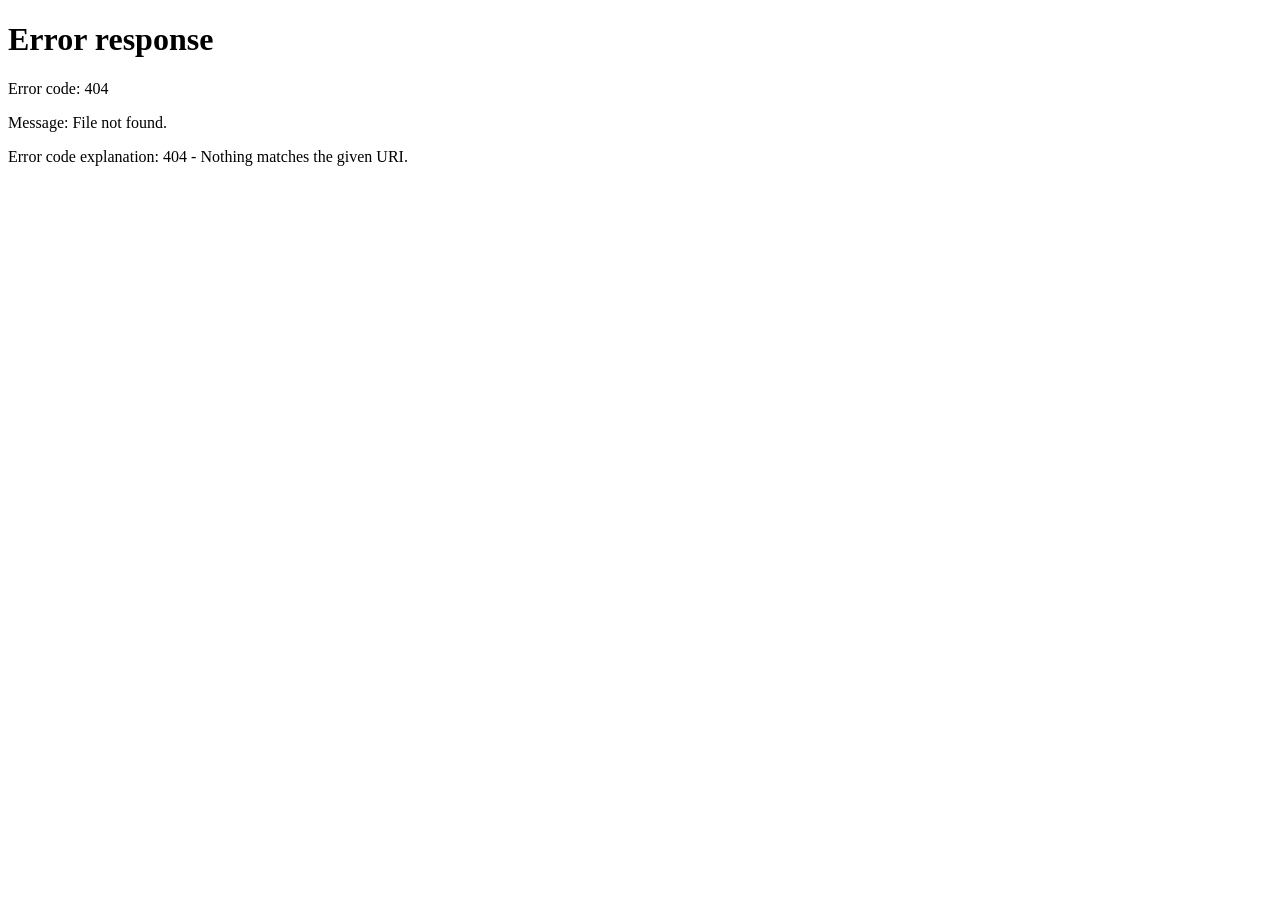
==== index.html @ 34231a08 "Make NO WARNING preview the root entry point" ====
<!doctype html><html><head><meta charset="utf-8"><meta name="viewport" content="width=device-width,initial-scale=1"><meta http-equiv="refresh" content="0;url=./no-warning-preview.html"><title>NO WARNING</title><style>body{margin:0;background:#080607;color:#f8f2ea;font-family:-apple-system,BlinkMacSystemFont,'Segoe UI',sans-serif;display:grid;place-items:center;min-height:100vh}a{color:#f8f2ea}</style></head><body><a href="./no-warning-preview.html">Open NO WARNING — The Chemistry Test</a></body></html>
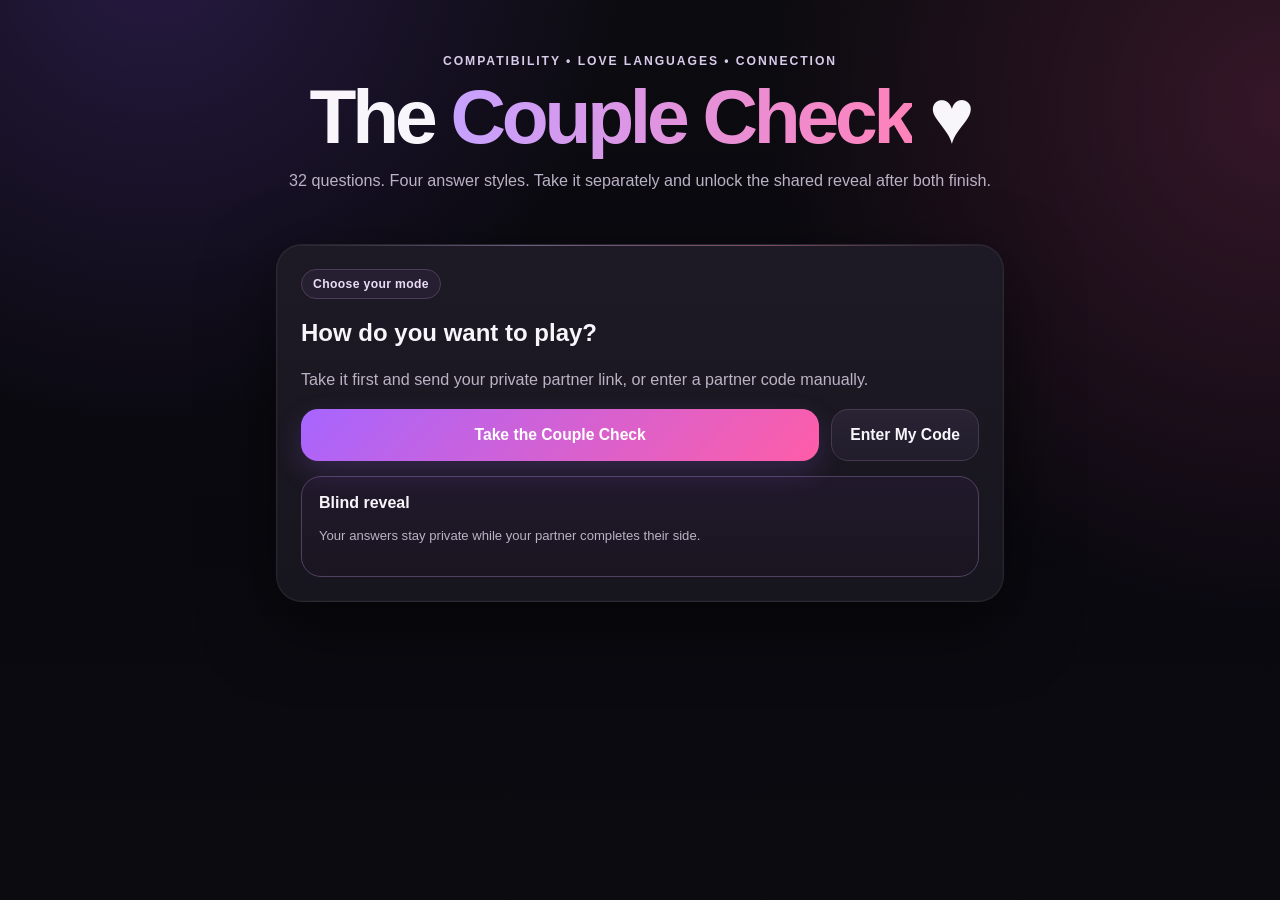
==== commit ebbdfc18: "Restore and polish Couple Check mobile UI" ====
--- a/index.html
+++ b/index.html
@@ -1 +1,34 @@
-<!doctype html><html><head><meta charset="utf-8"><meta name="viewport" content="width=device-width,initial-scale=1"><meta http-equiv="refresh" content="0;url=./no-warning-preview.html"><title>NO WARNING</title><style>body{margin:0;background:#080607;color:#f8f2ea;font-family:-apple-system,BlinkMacSystemFont,'Segoe UI',sans-serif;display:grid;place-items:center;min-height:100vh}a{color:#f8f2ea}</style></head><body><a href="./no-warning-preview.html">Open NO WARNING — The Chemistry Test</a></body></html>+<!doctype html><html lang="en"><head><meta charset="utf-8"><meta name="viewport" content="width=device-width,initial-scale=1,viewport-fit=cover"><meta name="theme-color" content="#0c0b10"><title>The Couple Check ♥</title><style>:root{--bg:#0c0b10;--card:#1b1922;--card2:#211d2b;--text:#f8f5fb;--muted:#bbb2c5;--a:#a765ff;--b:#ff5da7;--line:#373140;--soft:#16121d;--glow:#b06cff33}*{box-sizing:border-box}html{scroll-behavior:smooth}body{margin:0;min-height:100vh;background:radial-gradient(circle at 12% -5%,#8c52ff34,transparent 32%),radial-gradient(circle at 100% 12%,#ff4f9d2b,transparent 34%),linear-gradient(180deg,#0c0b10,#0a0910 60%,#0c0b10);color:var(--text);font-family:-apple-system,BlinkMacSystemFont,"Segoe UI",sans-serif}.wrap{width:min(760px,100%);margin:auto;padding:24px 16px calc(72px + env(safe-area-inset-bottom))}.hero{text-align:center;padding:30px 8px 20px;animation:fadeUp .38s ease both}.hero h1{font-size:clamp(2.65rem,10vw,4.8rem);line-height:.94;margin:12px 0;letter-spacing:-.055em}.grad{background:linear-gradient(90deg,#c6a2ff,#ff82ba);-webkit-background-clip:text;background-clip:text;color:transparent}.eyebrow{font-size:.76rem;font-weight:800;letter-spacing:.16em;text-transform:uppercase;color:#d9cbea}.sub,.tiny{color:var(--muted);line-height:1.6}.sub{font-size:1.01rem}.tiny{font-size:.82rem}.card{position:relative;overflow:hidden;background:linear-gradient(180deg,#1d1a25,#17151d);border:1px solid #ffffff12;border-radius:26px;padding:24px;box-shadow:0 24px 70px #0008,0 0 0 1px #ffffff04 inset;margin:14px 0;animation:fadeUp .4s ease both}.card:before{content:"";position:absolute;inset:0 auto auto 0;width:100%;height:1px;background:linear-gradient(90deg,transparent,#d7b9ff66,#ff95c066,transparent)}.pill{display:inline-flex;align-items:center;gap:7px;background:#261f31;border:1px solid #4a3d59;border-radius:999px;padding:7px 11px;color:#eadcf6;font-size:.76rem;font-weight:800;letter-spacing:.03em}.row{display:flex;gap:12px;flex-wrap:wrap}.btn,.option,.rate{appearance:none;-webkit-appearance:none;-webkit-tap-highlight-color:transparent}.btn{border:0;border-radius:17px;padding:15px 18px;font-weight:850;font-size:.98rem;cursor:pointer;min-height:52px;display:flex;align-items:center;justify-content:center;transition:transform .16s ease,box-shadow .16s ease,border-color .16s ease,background .16s ease}.btn:active,.option:active,.rate:active{transform:scale(.985)}.primary{background:linear-gradient(135deg,var(--a),var(--b));color:#fff;flex:1;box-shadow:0 10px 28px #a765ff33}.secondary{background:linear-gradient(180deg,#292333,#211d2b);color:var(--text);border:1px solid #44394f}.ghost{background:#ffffff05;color:#d6ccdf;border:1px solid #3a3342}.btn:disabled{opacity:.42;box-shadow:none;cursor:not-allowed}input,textarea{width:100%;background:#100f15;color:var(--text);border:1px solid #3d3545;border-radius:15px;padding:15px 16px;font-size:1rem;outline:none;transition:border-color .16s ease,box-shadow .16s ease}input:focus,textarea:focus{border-color:#9b68d5;box-shadow:0 0 0 3px #a765ff1f}.label{display:block;color:#e2d7e8;font-size:.86rem;font-weight:700;margin:10px 0 8px}.hidden{display:none!important}.progress{height:9px;background:#241f2d;border-radius:99px;overflow:hidden;margin:14px 0 9px;box-shadow:inset 0 0 0 1px #ffffff08}.progress div,.bar div{height:100%;background:linear-gradient(90deg,var(--a),var(--b));transition:width .28s ease}.meta{display:flex;justify-content:space-between;gap:16px;color:var(--muted);font-size:.78rem;font-weight:700;text-transform:uppercase;letter-spacing:.055em}.qtitle{font-size:clamp(1.5rem,5.8vw,2.15rem);line-height:1.17;margin:18px 0 8px;letter-spacing:-.025em}.hint{color:#d8cde1;font-size:.88rem;margin:0 0 16px;line-height:1.5}.options{display:grid;gap:11px}.option{position:relative;display:flex;gap:12px;align-items:flex-start;background:linear-gradient(180deg,#141119,#110f15);color:var(--text);width:100%;text-align:left;border:1px solid #393240;border-radius:18px;padding:15px;cursor:pointer;font-size:1rem;line-height:1.35;transition:border-color .16s ease,background .16s ease,box-shadow .16s ease,transform .16s ease}.option:hover{border-color:#51445e}.option.selected{border-color:#b97df7;background:linear-gradient(180deg,#281b35,#21162c);box-shadow:0 0 0 2px #a765ff22 inset,0 10px 28px #7a41aa1f}.option.selected:after{content:"✓";margin-left:auto;flex:0 0 27px;height:27px;border-radius:50%;display:grid;place-items:center;background:linear-gradient(135deg,var(--a),var(--b));font-size:.8rem;font-weight:900}.badge{flex:0 0 31px;height:31px;border-radius:10px;background:#2b2437;display:grid;place-items:center;font-weight:850;color:#e8dcf2}.option.selected .badge{background:#6f3b91}.ratings{display:grid;grid-template-columns:repeat(5,1fr);gap:8px}.rate{border:1px solid #393240;background:#121017;color:var(--text);border-radius:14px;min-height:50px;font-weight:850;font-size:1rem;transition:all .16s ease}.rate.selected{border-color:#c285ff;background:linear-gradient(180deg,#6d4184,#553268);box-shadow:0 0 0 2px #a765ff1f inset}.anchors{display:flex;justify-content:space-between;gap:16px;color:var(--muted);font-size:.73rem;margin-top:9px}.code{font-family:ui-monospace,SFMono-Regular,Menlo,monospace;font-size:.78rem;word-break:break-all;background:#0f0e13;border:1px dashed #594a68;padding:14px;border-radius:14px;line-height:1.5}.grid{display:grid;grid-template-columns:repeat(2,minmax(0,1fr));gap:12px}.scorebox{background:linear-gradient(180deg,#16121d,#121017);border:1px solid #38303f;border-radius:20px;padding:17px}.scorebox strong{font-size:1.75rem;letter-spacing:-.03em}.bar{height:8px;background:#2a2432;border-radius:99px;overflow:hidden;margin-top:11px}.big{text-align:center;font-size:clamp(4.4rem,22vw,7.4rem);line-height:.9;font-weight:950;letter-spacing:-.07em;background:linear-gradient(180deg,#fff,#d7c4e9 75%);-webkit-background-clip:text;background-clip:text;color:transparent;text-shadow:0 14px 55px #a765ff20}.callout{border:1px solid #514161;background:linear-gradient(180deg,#21192b,#1a1521);border-radius:20px;padding:17px;margin-top:15px}.callout b{display:block;margin-bottom:4px}.result-hero{background:radial-gradient(circle at 50% 0,#a765ff2a,transparent 50%),linear-gradient(180deg,#221b2b,#19151f)}.result-hero .sub{max-width:560px;margin:0 auto;text-align:center}.section-title{margin:0 0 6px;font-size:1.35rem;letter-spacing:-.02em}.analysis-stack>*{margin-top:0}.tasks{list-style:none;padding:0;margin:14px 0 0;counter-reset:task}.tasks li{counter-increment:task;margin:11px 0;padding:16px 16px 16px 54px;line-height:1.5;background:linear-gradient(180deg,#17131d,#131017);border:1px solid #3d3445;border-radius:18px;position:relative}.tasks li:before{content:counter(task);position:absolute;left:15px;top:15px;width:28px;height:28px;border-radius:9px;display:grid;place-items:center;background:linear-gradient(135deg,var(--a),var(--b));font-weight:900}.challenge-card{border-color:#684f7d;background:radial-gradient(circle at 100% 0,#ff5da71a,transparent 38%),linear-gradient(180deg,#211828,#18131f)}.challenge-card h2{font-size:clamp(1.65rem,6vw,2.15rem);margin:10px 0 8px}.challenge-kicker{color:#efc9dc;font-size:.76rem;text-transform:uppercase;letter-spacing:.14em;font-weight:900}.error{color:#ff9fc5}.screen-note{display:flex;align-items:center;gap:10px;color:#d4c8dc;font-size:.84rem;margin-top:14px}.screen-note:before{content:"♥";width:28px;height:28px;border-radius:10px;display:grid;place-items:center;background:#2a2033;color:#ff82ba}@keyframes fadeUp{from{opacity:0;transform:translateY(8px)}to{opacity:1;transform:none}}@media(max-width:560px){.wrap{padding:16px 12px calc(54px + env(safe-area-inset-bottom))}.hero{padding:24px 6px 16px}.card{padding:18px;border-radius:22px;margin:11px 0}.grid{grid-template-columns:1fr}.btn{width:100%}.row{gap:9px}.ratings{gap:6px}.rate{min-height:47px}.qtitle{margin-top:16px}.option{padding:14px}.meta{font-size:.72rem}.big{font-size:clamp(4rem,25vw,6rem)}}@media(prefers-reduced-motion:reduce){*{animation:none!important;transition:none!important;scroll-behavior:auto!important}}</style></head><body><div class="wrap"><section id="home"><div class="hero"><div class="eyebrow">Compatibility • Love Languages • Connection</div><h1>The <span class="grad">Couple Check</span> ♥</h1><p class="sub">32 questions. Four answer styles. Take it separately and unlock the shared reveal after both finish.</p></div><div class="card"><span class="pill">Choose your mode</span><h2>How do you want to play?</h2><p class="sub">Take it first and send your private partner link, or enter a partner code manually.</p><div class="row"><button type="button" class="btn primary" onclick="startFresh()">Take the Couple Check</button><button type="button" class="btn secondary" onclick="showJoin()">Enter My Code</button></div><div class="callout"><b>Blind reveal</b><p class="tiny">Your answers stay private while your partner completes their side.</p></div></div><div id="joinBox" class="card hidden"><label class="label">Paste the partner code</label><textarea id="partnerCode" rows="4"></textarea><div class="row" style="margin-top:12px"><button type="button" class="btn primary" onclick="startWithCode()">Continue</button><button type="button" class="btn ghost" onclick="hideJoin()">Cancel</button></div><p id="joinErr" class="tiny error"></p></div></section><section id="intro" class="hidden"><div class="hero"><div class="eyebrow">Before we start</div><h1 style="font-size:2.7rem">Your side of the relationship</h1></div><div class="card"><p id="inviteMsg" class="sub hidden"></p><label class="label">What should we call you?</label><input id="nickname" maxlength="24" placeholder="Nickname"><p class="screen-note">Answer as you really are, not how you think your partner will answer.</p><p id="nameErr" class="tiny error"></p><div class="row"><button type="button" class="btn primary" onclick="beginQuiz()">Start the test</button><button type="button" class="btn ghost" onclick="goHome()">Back</button></div></div></section><section id="quiz" class="hidden"><div class="card"><span class="pill" id="sectionPill"></span><div class="progress"><div id="prog"></div></div><div class="meta"><span id="qCount"></span><span id="quizName"></span></div><div class="qtitle" id="qText"></div><p class="hint" id="qHint"></p><div class="options" id="options"></div><div class="row" style="margin-top:18px"><button type="button" class="btn ghost" id="prevBtn" onclick="prevQ()">Back</button><button type="button" class="btn primary" id="nextBtn" onclick="nextQ()" disabled>Next</button></div></div></section><section id="codeScreen" class="hidden"><div class="hero"><div class="eyebrow">Part one complete</div><h1 style="font-size:2.7rem">Invite your partner 👀</h1></div><div class="card"><h2 id="doneTitle"></h2><p class="sub">This link contains your private partner code and opens your partner's side automatically.</p><div class="code" id="linkOut"></div><div class="row" style="margin-top:14px"><button type="button" class="btn primary" onclick="shareLink()">Share Partner Link</button><button type="button" class="btn secondary" onclick="copyLink()">Copy Link</button></div><details style="margin-top:16px"><summary class="tiny">Manual partner code</summary><div class="code" id="codeOut" style="margin-top:10px"></div><button type="button" class="btn ghost" onclick="copyCode()" style="margin-top:10px">Copy Partner Code</button></details><p id="copyMsg" class="tiny"></p></div></section><section id="results" class="hidden"><div class="hero"><div class="eyebrow">Both sides are in</div><h1 style="font-size:2.8rem">The Reveal ♥</h1></div><div class="card result-hero"><span class="pill">Compatibility result</span><div class="big" id="overall"></div><p id="summary" class="sub"></p></div><div class="card"><div class="challenge-kicker">How you line up</div><h2 class="section-title">Compatibility by area</h2><div class="grid" id="cats"></div></div><div class="card"><div class="challenge-kicker">How you give & receive</div><h2 class="section-title">Love-language snapshot</h2><div class="grid" id="langs"></div><p class="tiny">Informal reflection framework, not a clinical or validated assessment.</p></div><div class="card"><div class="challenge-kicker">What the answers say together</div><h2 class="section-title">Your connection analysis</h2><div class="analysis-stack" id="analysis"></div></div><div class="card challenge-card"><div class="challenge-kicker">What happens next</div><h2>5 things to do together</h2><p class="sub">Turn the reveal into action while the conversation is still fresh.</p><ol class="tasks" id="tasks"></ol></div><button type="button" class="btn secondary" onclick="resetAll()">Take it again</button></section></div><script>
+var Q=[
+{c:'Communication',t:'mc',q:'When something is bothering you, what feels healthiest?',o:['Talk about it fairly soon','Take a little time, then talk','Wait until my partner notices','Avoid it unless it becomes serious']},{c:'Communication',t:'multi',q:'What helps you feel heard in a serious conversation?',o:['Eye contact and full attention','Questions that show curiosity','Validation before advice','A calm tone','A clear solution or next step']},{c:'Communication',t:'rate',q:'How important is frequent communication throughout the day?'},{c:'Communication',t:'situ',q:'Situation: You send an important message and your partner does not reply for several hours. What is most like your first reaction?',o:['Assume they are busy and wait','Send a light follow-up','Check on them','Feel uneasy but wait to discuss it','Call or message again for reassurance']},
+{c:'Trust',t:'mc',q:'How much independence feels right in a relationship?',o:['A lot; trust and autonomy matter','A balance of togetherness and independence','Mostly doing things together','Frequent reassurance and check-ins']},{c:'Trust',t:'moreless',q:'Which statement is MORE like you?',o:['I trust until I have a concrete reason not to','I feel safest when expectations and boundaries are very explicit']},{c:'Trust',t:'multi',q:'Which behaviors make you feel secure in a relationship?',o:['Consistency','Honesty even when awkward','Following through','Respecting privacy','Including me in important parts of life']},{c:'Trust',t:'situ',q:'Situation: Your partner makes new friends you have never met. What feels most natural?',o:['I am comfortable and let it unfold','I am curious and would like to meet them','I want some context and reassurance','I would feel uncomfortable until I know more']},
+{c:'Affection',t:'rate',q:'How much everyday physical affection do you ideally want?',a:'Very little',b:'Very frequent'},{c:'Affection',t:'mc',q:'What makes romance feel most meaningful?',o:['Thoughtful small gestures','Planned dates and experiences','Participating in bonding activities','Deep conversation','Physical closeness']},{c:'Affection',t:'moreless',q:'Which is MORE like you?',o:['I enjoy spontaneous affection throughout ordinary days','Affection feels best when I am already relaxed and emotionally connected']},{c:'Affection',t:'situ',q:'Situation: You have both had an exhausting day. What would make you feel closest?',o:['Cuddle or hold each other','Talk and decompress together','Doing an activity together','Do something thoughtful for each other','Give each other space, then reconnect']},
+{c:'Lifestyle',t:'mc',q:'Your ideal free weekend is…',o:['Mostly relaxing together','Going out and trying something new','A mix of plans and downtime','Doing our own things, then reconnecting']},{c:'Lifestyle',t:'multi',q:'Which shared-life habits matter most to you?',o:['Regular date time','Shared hobbies','Time with friends or family','Personal alone time','Spontaneous adventures']},{c:'Lifestyle',t:'rate',q:'How important is having similar social-energy levels?',a:'Not important',b:'Very important'},{c:'Lifestyle',t:'situ',q:'Situation: You unexpectedly get an entire Saturday together. What sounds best?',o:['Make plans and go somewhere','Stay home and relax together','Do one activity, then relax','Each do your own thing for part of the day']},
+{c:'Future',t:'mc',q:'When thinking long-term, you prefer…',o:['Clear shared goals and timelines','A direction with room to adapt','Taking life year by year','I do not like planning far ahead']},{c:'Future',t:'rate',q:'How important is it that a serious couple shares a clear vision for the future?',a:'Not important',b:'Essential'},{c:'Future',t:'multi',q:'Which future topics feel important to align on?',o:['Where to live','Career priorities','Marriage or commitment expectations','Children or family structure','Travel and life experiences']},{c:'Future',t:'situ',q:'Situation: One partner gets an exciting opportunity that could significantly change your shared routine. What should happen first?',o:['Talk through how it affects both people','Encourage them to take it, then adjust','Make a pros-and-cons plan together','Protect the current relationship routine unless both strongly agree']},
+{c:'Conflict',t:'mc',q:'After an argument, what helps you reconnect?',o:['A calm conversation and resolution','Affection and reassurance','A sincere apology plus changed behavior','Space first, then reconnect']},{c:'Conflict',t:'moreless',q:'Which is MORE like you during conflict?',o:['I want to stay engaged until we understand each other','I communicate better after I have time to cool down']},{c:'Conflict',t:'rate',q:'How important is resolving a disagreement before going to sleep?',a:'Not important',b:'Very important'},{c:'Conflict',t:'situ',q:'Situation: Your partner says something that hurts you but insists they did not mean it that way. What matters most next?',o:['They understand the impact','I understand their intent','We both explain our perspective','We pause before either person gets more defensive']},
+{c:'Intimacy',t:'mc',q:'Emotional intimacy grows most through…',o:['Honest vulnerable conversation','Quality time and shared experiences','Physical affection','Helping each other through real life']},{c:'Intimacy',t:'multi',q:'What makes you feel emotionally close?',o:['Sharing fears or insecurities','Laughing and being playful','Physical closeness','Feeling accepted without judgment','Being supported during stress']},{c:'Intimacy',t:'rate',q:'How important is keeping dating energy alive in a long-term relationship?',a:'Not important',b:'Essential'},{c:'Intimacy',t:'situ',q:'Situation: You notice you have felt less connected lately. What would you most want to do first?',o:['Plan intentional quality time','Talk openly about the distance','Increase everyday affection','Do something new together']},
+{c:'Love Style',t:'mc',q:'After a hard day, what would make you feel most loved?',o:['Encouraging words','Undivided time together','Help with something practical','A long hug or cuddle','A thoughtful little surprise'],lm:true},{c:'Love Style',t:'multi',q:'Select every gesture that strongly says “I love you” to you.',o:['Specific compliments or appreciation','Uninterrupted time together','Doing something helpful without being asked','Hugs or affectionate touch','A meaningful gift or surprise'],lm:true},{c:'Love Style',t:'moreless',q:'Which is MORE like you?',o:['I feel especially loved when my partner makes focused time for me','I feel especially loved when my partner notices what needs doing and helps'],lm:true},{c:'Love Style',t:'situ',q:'Situation: Your partner wants to make you feel special this week. Which choice would land best?',o:['Write or say something deeply appreciative','Plan uninterrupted time together','Take something stressful off my plate','Be especially physically affectionate','Bring me something thoughtful that shows they noticed me'],lm:true}
+];
+var i=0,answers=[],nickname='',partner=null;
+var sections=['home','intro','quiz','codeScreen','results'];
+function show(id){sections.forEach(function(s){document.getElementById(s).classList.toggle('hidden',s!==id)});window.scrollTo(0,0)}
+function enc(obj){return btoa(unescape(encodeURIComponent(JSON.stringify(obj)))).replace(/\+/g,'-').replace(/\//g,'_').replace(/=+$/,'')}
+function dec(str){str=str.replace(/-/g,'+').replace(/_/g,'/');while(str.length%4)str+='=';return JSON.parse(decodeURIComponent(escape(atob(str))))}
+function startFresh(){partner=null;answers=[];i=0;nickname='';document.getElementById('inviteMsg').classList.add('hidden');show('intro')}
+function showJoin(){document.getElementById('joinBox').classList.remove('hidden')}
+function hideJoin(){document.getElementById('joinBox').classList.add('hidden')}
+function startWithCode(){var v=document.getElementById('partnerCode').value.trim();try{partner=dec(v);answers=[];i=0;document.getElementById('inviteMsg').textContent='You are completing the Couple Check with '+partner.n+'. Their answers stay hidden until you finish.';document.getElementById('inviteMsg').classList.remove('hidden');show('intro')}catch(e){document.getElementById('joinErr').textContent='That partner code could not be read.'}}
+function goHome(){show('home')}
+function beginQuiz(){nickname=document.getElementById('nickname').value.trim();if(!nickname){document.getElementById('nameErr').textContent='Add a nickname to continue.';return}document.getElementById('nameErr').textContent='';i=0;renderQ();show('quiz')}
+function renderQ(){var q=Q[i],a=answers[i];document.getElementById('sectionPill').textContent=q.c;document.getElementById('prog').style.width=((i+1)/Q.length*100)+'%';document.getElementById('qCount').textContent='Question '+(i+1)+' of '+Q.length;document.getElementById('quizName').textContent=nickname;document.getElementById('qText').textContent=q.q;document.getElementById('qHint').textContent=q.t==='multi'?'Select all that apply.':q.t==='rate'?'Choose from 1 to 5.':q.t==='moreless'?'Choose the statement that is more like you.':'';var box=document.getElementById('options');box.innerHTML='';if(q.t==='rate'){var r=document.createElement('div');r.className='ratings';for(let n=1;n<=5;n++){let b=document.createElement('button');b.type='button';b.className='rate'+(a===n?' selected':'');b.textContent=n;b.onclick=function(){answers[i]=n;renderQ()};r.appendChild(b)}box.appendChild(r);var an=document.createElement('div');an.className='anchors';an.innerHTML='<span>'+(q.a||'Low')+'</span><span>'+(q.b||'High')+'</span>';box.appendChild(an)}else{q.o.forEach(function(x,j){var b=document.createElement('button');b.type='button';var sel=q.t==='multi'?Array.isArray(a)&&a.indexOf(j)>-1:a===j;b.className='option'+(sel?' selected':'');b.innerHTML='<span class="badge">'+String.fromCharCode(65+j)+'</span><span>'+x+'</span>';b.onclick=function(){if(q.t==='multi'){var cur=Array.isArray(answers[i])?answers[i].slice():[];var k=cur.indexOf(j);if(k>-1)cur.splice(k,1);else cur.push(j);answers[i]=cur}else answers[i]=j;renderQ()};box.appendChild(b)})}document.getElementById('prevBtn').disabled=i===0;document.getElementById('nextBtn').disabled=a===undefined||(Array.isArray(a)&&!a.length);document.getElementById('nextBtn').textContent=i===Q.length-1?'Finish':'Next'}
+function prevQ(){if(i>0){i--;renderQ()}}
+function nextQ(){var a=answers[i];if(a===undefined||(Array.isArray(a)&&!a.length))return;if(i<Q.length-1){i++;renderQ()}else finish()}
+function finish(){var me={n:nickname,a:answers};if(!partner){var code=enc(me);var url=location.href.split('?')[0]+'?partner='+encodeURIComponent(code);document.getElementById('doneTitle').textContent=nickname+', your side is complete.';document.getElementById('codeOut').textContent=code;document.getElementById('linkOut').textContent=url;show('codeScreen')}else{showResults(me,partner)}}
+function shareLink(){var text=document.getElementById('linkOut').textContent;if(navigator.share)navigator.share({title:'The Couple Check',text:'Take your side of The Couple Check ♥',url:text}).catch(function(){});else copyLink()}
+function copyLink(){navigator.clipboard&&navigator.clipboard.writeText(document.getElementById('linkOut').textContent);document.getElementById('copyMsg').textContent='Partner link copied.'}
+function copyCode(){navigator.clipboard&&navigator.clipboard.writeText(document.getElementById('codeOut').textContent);document.getElementById('copyMsg').textContent='Partner code copied.'}
+function scorePair(q,a,b){if(q.t==='multi'){var A=a||[],B=b||[],u=new Set(A.concat(B)),m=A.filter(function(x){return B.indexOf(x)>-1}).length;return u.size?Math.round(m/u.size*100):100}if(q.t==='rate')return Math.max(0,100-Math.abs(a-b)*25);return a===b?100:50}
+function showResults(me,other){var cats={},all=[];Q.forEach(function(q,idx){var s=scorePair(q,me.a[idx],other.a[idx]);all.push(s);if(!cats[q.c])cats[q.c]=[];cats[q.c].push(s)});var overall=Math.round(all.reduce(function(x,y){return x+y},0)/all.length);document.getElementById('overall').textContent=overall+'%';document.getElementById('summary').textContent=overall>=80?'You have a strong overall alignment with enough differences to keep the relationship dynamic.':overall>=65?'You share a meaningful amount of common ground, with a few areas worth talking through intentionally.':'Your answers show more contrast than overlap, which makes clear communication and curiosity especially important.';var c=document.getElementById('cats');c.innerHTML='';Object.keys(cats).filter(function(k){return k!=='Love Style'}).forEach(function(k){var v=Math.round(cats[k].reduce(function(x,y){return x+y},0)/cats[k].length);c.innerHTML+='<div class="scorebox"><span class="tiny">'+k+'</span><br><strong>'+v+'%</strong><div class="bar"><div style="width:'+v+'%"></div></div></div>'});var ll=['Words of affirmation','Quality time','Acts of service','Physical touch','Gifts'];function langProfile(p){var z=[0,0,0,0,0];[28,29,31].forEach(function(idx){var a=p.a[idx];if(Array.isArray(a))a.forEach(function(x){z[x]++});else if(typeof a==='number')z[a]++});var a30=p.a[30];if(a30===0)z[1]++;if(a30===1)z[2]++;return z}var lm=langProfile(me),lo=langProfile(other),L=document.getElementById('langs');L.innerHTML='';for(var x=0;x<5;x++){var v2=Math.round((lm[x]+lo[x])/8*100);L.innerHTML+='<div class="scorebox"><span class="tiny">'+ll[x]+'</span><br><strong>'+v2+'%</strong><div class="bar"><div style="width:'+v2+'%"></div></div></div>'}var sorted=Object.keys(cats).filter(function(k){return k!=='Love Style'}).map(function(k){return[k,Math.round(cats[k].reduce(function(x,y){return x+y},0)/cats[k].length)]}).sort(function(a,b){return b[1]-a[1]});document.getElementById('analysis').innerHTML='<div class="callout"><b>Strongest alignment: '+sorted[0][0]+'</b><span class="tiny">You answered most similarly in this area.</span></div><div class="callout"><b>Best conversation starter: '+sorted[sorted.length-1][0]+'</b><span class="tiny">This is where your answers differed most, making it a useful area to compare expectations without assuming either answer is wrong.</span></div>';var tasks=['Compare the two answers that surprised each of you most and explain why.','Plan one hour of uninterrupted quality time this week with phones away.','Each name one behavior that makes you feel especially secure and appreciated.','Choose one small relationship habit you both want to practice for the next seven days.','Plan a date that combines one person’s preferred style with the other person’s preferred style.'];document.getElementById('tasks').innerHTML=tasks.map(function(t){return'<li>'+t+'</li>'}).join('');show('results')}
+function resetAll(){history.replaceState(null,'',location.pathname);location.reload()}
+(function(){var p=new URLSearchParams(location.search).get('partner');if(p){try{partner=dec(p);document.getElementById('partnerCode').value=p;document.getElementById('inviteMsg').textContent='You are completing the Couple Check with '+partner.n+'. Their answers stay hidden until you finish.';document.getElementById('inviteMsg').classList.remove('hidden');show('intro')}catch(e){show('home')}}else show('home')})();
+</script></body></html>
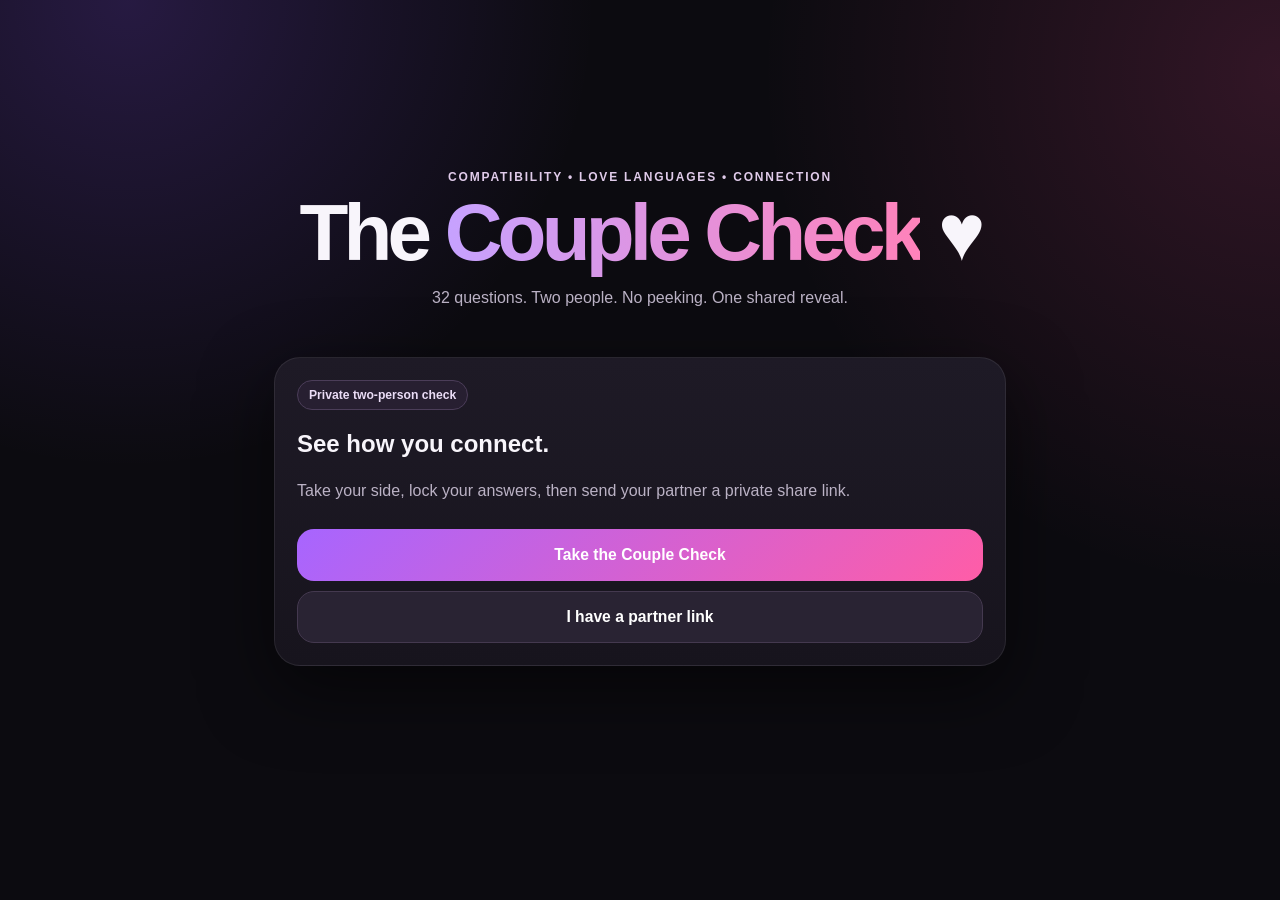
==== commit 967b193c: "Rebuild Couple Check flow and add QA mode" ====
--- a/index.html
+++ b/index.html
@@ -1,5 +1,5 @@
-<!doctype html><html lang="en"><head><meta charset="utf-8"><meta name="viewport" content="width=device-width,initial-scale=1,viewport-fit=cover"><meta name="theme-color" content="#0c0b10"><title>The Couple Check ♥</title><style>:root{--bg:#0c0b10;--card:#1b1922;--card2:#211d2b;--text:#f8f5fb;--muted:#bbb2c5;--a:#a765ff;--b:#ff5da7;--line:#373140;--soft:#16121d;--glow:#b06cff33}*{box-sizing:border-box}html{scroll-behavior:smooth}body{margin:0;min-height:100vh;background:radial-gradient(circle at 12% -5%,#8c52ff34,transparent 32%),radial-gradient(circle at 100% 12%,#ff4f9d2b,transparent 34%),linear-gradient(180deg,#0c0b10,#0a0910 60%,#0c0b10);color:var(--text);font-family:-apple-system,BlinkMacSystemFont,"Segoe UI",sans-serif}.wrap{width:min(760px,100%);margin:auto;padding:24px 16px calc(72px + env(safe-area-inset-bottom))}.hero{text-align:center;padding:30px 8px 20px;animation:fadeUp .38s ease both}.hero h1{font-size:clamp(2.65rem,10vw,4.8rem);line-height:.94;margin:12px 0;letter-spacing:-.055em}.grad{background:linear-gradient(90deg,#c6a2ff,#ff82ba);-webkit-background-clip:text;background-clip:text;color:transparent}.eyebrow{font-size:.76rem;font-weight:800;letter-spacing:.16em;text-transform:uppercase;color:#d9cbea}.sub,.tiny{color:var(--muted);line-height:1.6}.sub{font-size:1.01rem}.tiny{font-size:.82rem}.card{position:relative;overflow:hidden;background:linear-gradient(180deg,#1d1a25,#17151d);border:1px solid #ffffff12;border-radius:26px;padding:24px;box-shadow:0 24px 70px #0008,0 0 0 1px #ffffff04 inset;margin:14px 0;animation:fadeUp .4s ease both}.card:before{content:"";position:absolute;inset:0 auto auto 0;width:100%;height:1px;background:linear-gradient(90deg,transparent,#d7b9ff66,#ff95c066,transparent)}.pill{display:inline-flex;align-items:center;gap:7px;background:#261f31;border:1px solid #4a3d59;border-radius:999px;padding:7px 11px;color:#eadcf6;font-size:.76rem;font-weight:800;letter-spacing:.03em}.row{display:flex;gap:12px;flex-wrap:wrap}.btn,.option,.rate{appearance:none;-webkit-appearance:none;-webkit-tap-highlight-color:transparent}.btn{border:0;border-radius:17px;padding:15px 18px;font-weight:850;font-size:.98rem;cursor:pointer;min-height:52px;display:flex;align-items:center;justify-content:center;transition:transform .16s ease,box-shadow .16s ease,border-color .16s ease,background .16s ease}.btn:active,.option:active,.rate:active{transform:scale(.985)}.primary{background:linear-gradient(135deg,var(--a),var(--b));color:#fff;flex:1;box-shadow:0 10px 28px #a765ff33}.secondary{background:linear-gradient(180deg,#292333,#211d2b);color:var(--text);border:1px solid #44394f}.ghost{background:#ffffff05;color:#d6ccdf;border:1px solid #3a3342}.btn:disabled{opacity:.42;box-shadow:none;cursor:not-allowed}input,textarea{width:100%;background:#100f15;color:var(--text);border:1px solid #3d3545;border-radius:15px;padding:15px 16px;font-size:1rem;outline:none;transition:border-color .16s ease,box-shadow .16s ease}input:focus,textarea:focus{border-color:#9b68d5;box-shadow:0 0 0 3px #a765ff1f}.label{display:block;color:#e2d7e8;font-size:.86rem;font-weight:700;margin:10px 0 8px}.hidden{display:none!important}.progress{height:9px;background:#241f2d;border-radius:99px;overflow:hidden;margin:14px 0 9px;box-shadow:inset 0 0 0 1px #ffffff08}.progress div,.bar div{height:100%;background:linear-gradient(90deg,var(--a),var(--b));transition:width .28s ease}.meta{display:flex;justify-content:space-between;gap:16px;color:var(--muted);font-size:.78rem;font-weight:700;text-transform:uppercase;letter-spacing:.055em}.qtitle{font-size:clamp(1.5rem,5.8vw,2.15rem);line-height:1.17;margin:18px 0 8px;letter-spacing:-.025em}.hint{color:#d8cde1;font-size:.88rem;margin:0 0 16px;line-height:1.5}.options{display:grid;gap:11px}.option{position:relative;display:flex;gap:12px;align-items:flex-start;background:linear-gradient(180deg,#141119,#110f15);color:var(--text);width:100%;text-align:left;border:1px solid #393240;border-radius:18px;padding:15px;cursor:pointer;font-size:1rem;line-height:1.35;transition:border-color .16s ease,background .16s ease,box-shadow .16s ease,transform .16s ease}.option:hover{border-color:#51445e}.option.selected{border-color:#b97df7;background:linear-gradient(180deg,#281b35,#21162c);box-shadow:0 0 0 2px #a765ff22 inset,0 10px 28px #7a41aa1f}.option.selected:after{content:"✓";margin-left:auto;flex:0 0 27px;height:27px;border-radius:50%;display:grid;place-items:center;background:linear-gradient(135deg,var(--a),var(--b));font-size:.8rem;font-weight:900}.badge{flex:0 0 31px;height:31px;border-radius:10px;background:#2b2437;display:grid;place-items:center;font-weight:850;color:#e8dcf2}.option.selected .badge{background:#6f3b91}.ratings{display:grid;grid-template-columns:repeat(5,1fr);gap:8px}.rate{border:1px solid #393240;background:#121017;color:var(--text);border-radius:14px;min-height:50px;font-weight:850;font-size:1rem;transition:all .16s ease}.rate.selected{border-color:#c285ff;background:linear-gradient(180deg,#6d4184,#553268);box-shadow:0 0 0 2px #a765ff1f inset}.anchors{display:flex;justify-content:space-between;gap:16px;color:var(--muted);font-size:.73rem;margin-top:9px}.code{font-family:ui-monospace,SFMono-Regular,Menlo,monospace;font-size:.78rem;word-break:break-all;background:#0f0e13;border:1px dashed #594a68;padding:14px;border-radius:14px;line-height:1.5}.grid{display:grid;grid-template-columns:repeat(2,minmax(0,1fr));gap:12px}.scorebox{background:linear-gradient(180deg,#16121d,#121017);border:1px solid #38303f;border-radius:20px;padding:17px}.scorebox strong{font-size:1.75rem;letter-spacing:-.03em}.bar{height:8px;background:#2a2432;border-radius:99px;overflow:hidden;margin-top:11px}.big{text-align:center;font-size:clamp(4.4rem,22vw,7.4rem);line-height:.9;font-weight:950;letter-spacing:-.07em;background:linear-gradient(180deg,#fff,#d7c4e9 75%);-webkit-background-clip:text;background-clip:text;color:transparent;text-shadow:0 14px 55px #a765ff20}.callout{border:1px solid #514161;background:linear-gradient(180deg,#21192b,#1a1521);border-radius:20px;padding:17px;margin-top:15px}.callout b{display:block;margin-bottom:4px}.result-hero{background:radial-gradient(circle at 50% 0,#a765ff2a,transparent 50%),linear-gradient(180deg,#221b2b,#19151f)}.result-hero .sub{max-width:560px;margin:0 auto;text-align:center}.section-title{margin:0 0 6px;font-size:1.35rem;letter-spacing:-.02em}.analysis-stack>*{margin-top:0}.tasks{list-style:none;padding:0;margin:14px 0 0;counter-reset:task}.tasks li{counter-increment:task;margin:11px 0;padding:16px 16px 16px 54px;line-height:1.5;background:linear-gradient(180deg,#17131d,#131017);border:1px solid #3d3445;border-radius:18px;position:relative}.tasks li:before{content:counter(task);position:absolute;left:15px;top:15px;width:28px;height:28px;border-radius:9px;display:grid;place-items:center;background:linear-gradient(135deg,var(--a),var(--b));font-weight:900}.challenge-card{border-color:#684f7d;background:radial-gradient(circle at 100% 0,#ff5da71a,transparent 38%),linear-gradient(180deg,#211828,#18131f)}.challenge-card h2{font-size:clamp(1.65rem,6vw,2.15rem);margin:10px 0 8px}.challenge-kicker{color:#efc9dc;font-size:.76rem;text-transform:uppercase;letter-spacing:.14em;font-weight:900}.error{color:#ff9fc5}.screen-note{display:flex;align-items:center;gap:10px;color:#d4c8dc;font-size:.84rem;margin-top:14px}.screen-note:before{content:"♥";width:28px;height:28px;border-radius:10px;display:grid;place-items:center;background:#2a2033;color:#ff82ba}@keyframes fadeUp{from{opacity:0;transform:translateY(8px)}to{opacity:1;transform:none}}@media(max-width:560px){.wrap{padding:16px 12px calc(54px + env(safe-area-inset-bottom))}.hero{padding:24px 6px 16px}.card{padding:18px;border-radius:22px;margin:11px 0}.grid{grid-template-columns:1fr}.btn{width:100%}.row{gap:9px}.ratings{gap:6px}.rate{min-height:47px}.qtitle{margin-top:16px}.option{padding:14px}.meta{font-size:.72rem}.big{font-size:clamp(4rem,25vw,6rem)}}@media(prefers-reduced-motion:reduce){*{animation:none!important;transition:none!important;scroll-behavior:auto!important}}</style></head><body><div class="wrap"><section id="home"><div class="hero"><div class="eyebrow">Compatibility • Love Languages • Connection</div><h1>The <span class="grad">Couple Check</span> ♥</h1><p class="sub">32 questions. Four answer styles. Take it separately and unlock the shared reveal after both finish.</p></div><div class="card"><span class="pill">Choose your mode</span><h2>How do you want to play?</h2><p class="sub">Take it first and send your private partner link, or enter a partner code manually.</p><div class="row"><button type="button" class="btn primary" onclick="startFresh()">Take the Couple Check</button><button type="button" class="btn secondary" onclick="showJoin()">Enter My Code</button></div><div class="callout"><b>Blind reveal</b><p class="tiny">Your answers stay private while your partner completes their side.</p></div></div><div id="joinBox" class="card hidden"><label class="label">Paste the partner code</label><textarea id="partnerCode" rows="4"></textarea><div class="row" style="margin-top:12px"><button type="button" class="btn primary" onclick="startWithCode()">Continue</button><button type="button" class="btn ghost" onclick="hideJoin()">Cancel</button></div><p id="joinErr" class="tiny error"></p></div></section><section id="intro" class="hidden"><div class="hero"><div class="eyebrow">Before we start</div><h1 style="font-size:2.7rem">Your side of the relationship</h1></div><div class="card"><p id="inviteMsg" class="sub hidden"></p><label class="label">What should we call you?</label><input id="nickname" maxlength="24" placeholder="Nickname"><p class="screen-note">Answer as you really are, not how you think your partner will answer.</p><p id="nameErr" class="tiny error"></p><div class="row"><button type="button" class="btn primary" onclick="beginQuiz()">Start the test</button><button type="button" class="btn ghost" onclick="goHome()">Back</button></div></div></section><section id="quiz" class="hidden"><div class="card"><span class="pill" id="sectionPill"></span><div class="progress"><div id="prog"></div></div><div class="meta"><span id="qCount"></span><span id="quizName"></span></div><div class="qtitle" id="qText"></div><p class="hint" id="qHint"></p><div class="options" id="options"></div><div class="row" style="margin-top:18px"><button type="button" class="btn ghost" id="prevBtn" onclick="prevQ()">Back</button><button type="button" class="btn primary" id="nextBtn" onclick="nextQ()" disabled>Next</button></div></div></section><section id="codeScreen" class="hidden"><div class="hero"><div class="eyebrow">Part one complete</div><h1 style="font-size:2.7rem">Invite your partner 👀</h1></div><div class="card"><h2 id="doneTitle"></h2><p class="sub">This link contains your private partner code and opens your partner's side automatically.</p><div class="code" id="linkOut"></div><div class="row" style="margin-top:14px"><button type="button" class="btn primary" onclick="shareLink()">Share Partner Link</button><button type="button" class="btn secondary" onclick="copyLink()">Copy Link</button></div><details style="margin-top:16px"><summary class="tiny">Manual partner code</summary><div class="code" id="codeOut" style="margin-top:10px"></div><button type="button" class="btn ghost" onclick="copyCode()" style="margin-top:10px">Copy Partner Code</button></details><p id="copyMsg" class="tiny"></p></div></section><section id="results" class="hidden"><div class="hero"><div class="eyebrow">Both sides are in</div><h1 style="font-size:2.8rem">The Reveal ♥</h1></div><div class="card result-hero"><span class="pill">Compatibility result</span><div class="big" id="overall"></div><p id="summary" class="sub"></p></div><div class="card"><div class="challenge-kicker">How you line up</div><h2 class="section-title">Compatibility by area</h2><div class="grid" id="cats"></div></div><div class="card"><div class="challenge-kicker">How you give & receive</div><h2 class="section-title">Love-language snapshot</h2><div class="grid" id="langs"></div><p class="tiny">Informal reflection framework, not a clinical or validated assessment.</p></div><div class="card"><div class="challenge-kicker">What the answers say together</div><h2 class="section-title">Your connection analysis</h2><div class="analysis-stack" id="analysis"></div></div><div class="card challenge-card"><div class="challenge-kicker">What happens next</div><h2>5 things to do together</h2><p class="sub">Turn the reveal into action while the conversation is still fresh.</p><ol class="tasks" id="tasks"></ol></div><button type="button" class="btn secondary" onclick="resetAll()">Take it again</button></section></div><script>
-var Q=[
+<!doctype html><html lang="en"><head><meta charset="utf-8"><meta name="viewport" content="width=device-width,initial-scale=1,viewport-fit=cover"><meta name="theme-color" content="#0c0b10"><title>The Couple Check ♥</title><style>:root{--bg:#0c0b10;--card:#1b1922;--text:#f8f5fb;--muted:#bbb2c5;--a:#a765ff;--b:#ff5da7;--line:#3a3342}*{box-sizing:border-box}body{margin:0;min-height:100vh;background:radial-gradient(circle at 10% 0,#8c52ff35,transparent 32%),radial-gradient(circle at 100% 8%,#ff4f9d28,transparent 34%),var(--bg);color:var(--text);font-family:-apple-system,BlinkMacSystemFont,"Segoe UI",sans-serif}.wrap{width:min(760px,100%);margin:auto;padding:20px 14px calc(72px + env(safe-area-inset-bottom))}.screen{min-height:calc(100vh - 92px);display:flex;flex-direction:column;justify-content:center}.hero{text-align:center;margin-bottom:18px}.eyebrow,.kicker{font-size:.75rem;font-weight:900;letter-spacing:.15em;text-transform:uppercase;color:#e0cbea}.hero h1{font-size:clamp(2.7rem,11vw,5rem);line-height:.92;letter-spacing:-.06em;margin:12px 0}.grad{background:linear-gradient(90deg,#c6a2ff,#ff82ba);-webkit-background-clip:text;color:transparent}.sub,.tiny{color:var(--muted);line-height:1.6}.tiny{font-size:.82rem}.card{background:linear-gradient(180deg,#1e1a26,#17141d);border:1px solid #ffffff14;border-radius:26px;padding:22px;box-shadow:0 24px 70px #0008;margin:12px 0}.btn,.option,.rate{appearance:none;-webkit-appearance:none;-webkit-tap-highlight-color:transparent}.btn{width:100%;border:0;border-radius:17px;padding:15px 18px;min-height:52px;margin-top:10px;font-size:.98rem;font-weight:850;color:#fff;background:linear-gradient(135deg,var(--a),var(--b));cursor:pointer}.btn.alt{background:#292333;border:1px solid #44394f}.btn.ghost{background:#ffffff05;border:1px solid var(--line);color:#d9cfdf}.btn:disabled{opacity:.4}.row{display:flex;gap:10px}.row .btn{flex:1}.input{width:100%;padding:15px;border-radius:15px;border:1px solid #403747;background:#100f15;color:#fff;font-size:1rem}.pill{display:inline-block;padding:7px 11px;border-radius:999px;background:#271f31;border:1px solid #4b3d59;color:#eadcf6;font-size:.76rem;font-weight:800}.top{display:flex;align-items:center;gap:10px;margin-bottom:16px}.back{border:0;background:transparent;color:#cfc2d8;font-weight:800;padding:8px}.pb{flex:1}.meta{display:flex;justify-content:space-between;color:var(--muted);font-size:.72rem;font-weight:800;text-transform:uppercase}.prog,.bar{height:8px;background:#292331;border-radius:99px;overflow:hidden;margin-top:7px}.prog i,.bar i{display:block;height:100%;background:linear-gradient(90deg,var(--a),var(--b));transition:width .25s}.q{font-size:clamp(1.55rem,6vw,2.25rem);line-height:1.14;letter-spacing:-.03em;margin:15px 0}.opts{display:grid;gap:10px}.option{display:flex;align-items:flex-start;gap:12px;width:100%;text-align:left;padding:15px;border-radius:18px;border:1px solid #393240;background:#121017;color:#fff;font-size:1rem;line-height:1.35}.option.sel{border-color:#bc7dff;background:#271a34;box-shadow:0 0 0 2px #a765ff22 inset}.badge{flex:0 0 30px;height:30px;border-radius:10px;background:#2b2437;display:grid;place-items:center;font-weight:850}.option.sel:after{content:'✓';margin-left:auto;width:26px;height:26px;border-radius:50%;display:grid;place-items:center;background:linear-gradient(135deg,var(--a),var(--b));font-weight:900}.ratings{display:grid;grid-template-columns:repeat(5,1fr);gap:7px}.rate{min-height:48px;border-radius:13px;border:1px solid #393240;background:#121017;color:#fff;font-weight:850}.rate.sel{background:#603a76;border-color:#c486ff}.anchors{display:flex;justify-content:space-between;color:var(--muted);font-size:.72rem;margin-top:8px}.code{word-break:break-all;background:#0f0e13;border:1px dashed #594a68;padding:13px;border-radius:14px;font:12px ui-monospace,monospace;line-height:1.5}.score{font-size:clamp(5rem,25vw,8rem);font-weight:950;letter-spacing:-.08em;line-height:.9;text-align:center}.grid{display:grid;grid-template-columns:repeat(2,1fr);gap:10px}.scorebox,.compare,.challenge{padding:16px;border-radius:18px;border:1px solid #3c3444;background:#121017}.scorebox strong{font-size:1.65rem}.compare{margin-top:10px}.compare .who{display:grid;grid-template-columns:1fr 1fr;gap:8px;margin-top:9px}.answer{padding:10px;border-radius:12px;background:#211a29;font-size:.86rem}.challenge{margin-top:10px;background:#1d1624}.challenge strong{display:block;margin-bottom:6px}.qa{position:fixed;z-index:50;right:10px;bottom:10px;width:min(330px,calc(100vw - 20px));background:#100d14f2;border:1px solid #9f6bd4;border-radius:18px;padding:12px;box-shadow:0 20px 60px #000}.qa h3{margin:0 0 6px}.qa .row{display:grid;grid-template-columns:1fr 1fr}.qa .btn{min-height:40px;padding:9px;font-size:.78rem;margin-top:6px}.hidden{display:none!important}@media(max-width:560px){.wrap{padding:14px 11px 70px}.card{padding:18px;border-radius:22px}.grid{grid-template-columns:1fr}.row{flex-direction:column;gap:0}.who{grid-template-columns:1fr!important}.screen{min-height:calc(100vh - 84px)}}@media(prefers-reduced-motion:reduce){*{transition:none!important}}</style></head><body><main id="app" class="wrap"></main><div id="qa" class="qa hidden"></div><script>
+const Q=[
 {c:'Communication',t:'mc',q:'When something is bothering you, what feels healthiest?',o:['Talk about it fairly soon','Take a little time, then talk','Wait until my partner notices','Avoid it unless it becomes serious']},{c:'Communication',t:'multi',q:'What helps you feel heard in a serious conversation?',o:['Eye contact and full attention','Questions that show curiosity','Validation before advice','A calm tone','A clear solution or next step']},{c:'Communication',t:'rate',q:'How important is frequent communication throughout the day?'},{c:'Communication',t:'situ',q:'Situation: You send an important message and your partner does not reply for several hours. What is most like your first reaction?',o:['Assume they are busy and wait','Send a light follow-up','Check on them','Feel uneasy but wait to discuss it','Call or message again for reassurance']},
 {c:'Trust',t:'mc',q:'How much independence feels right in a relationship?',o:['A lot; trust and autonomy matter','A balance of togetherness and independence','Mostly doing things together','Frequent reassurance and check-ins']},{c:'Trust',t:'moreless',q:'Which statement is MORE like you?',o:['I trust until I have a concrete reason not to','I feel safest when expectations and boundaries are very explicit']},{c:'Trust',t:'multi',q:'Which behaviors make you feel secure in a relationship?',o:['Consistency','Honesty even when awkward','Following through','Respecting privacy','Including me in important parts of life']},{c:'Trust',t:'situ',q:'Situation: Your partner makes new friends you have never met. What feels most natural?',o:['I am comfortable and let it unfold','I am curious and would like to meet them','I want some context and reassurance','I would feel uncomfortable until I know more']},
 {c:'Affection',t:'rate',q:'How much everyday physical affection do you ideally want?',a:'Very little',b:'Very frequent'},{c:'Affection',t:'mc',q:'What makes romance feel most meaningful?',o:['Thoughtful small gestures','Planned dates and experiences','Participating in bonding activities','Deep conversation','Physical closeness']},{c:'Affection',t:'moreless',q:'Which is MORE like you?',o:['I enjoy spontaneous affection throughout ordinary days','Affection feels best when I am already relaxed and emotionally connected']},{c:'Affection',t:'situ',q:'Situation: You have both had an exhausting day. What would make you feel closest?',o:['Cuddle or hold each other','Talk and decompress together','Doing an activity together','Do something thoughtful for each other','Give each other space, then reconnect']},
@@ -7,28 +7,20 @@
 {c:'Future',t:'mc',q:'When thinking long-term, you prefer…',o:['Clear shared goals and timelines','A direction with room to adapt','Taking life year by year','I do not like planning far ahead']},{c:'Future',t:'rate',q:'How important is it that a serious couple shares a clear vision for the future?',a:'Not important',b:'Essential'},{c:'Future',t:'multi',q:'Which future topics feel important to align on?',o:['Where to live','Career priorities','Marriage or commitment expectations','Children or family structure','Travel and life experiences']},{c:'Future',t:'situ',q:'Situation: One partner gets an exciting opportunity that could significantly change your shared routine. What should happen first?',o:['Talk through how it affects both people','Encourage them to take it, then adjust','Make a pros-and-cons plan together','Protect the current relationship routine unless both strongly agree']},
 {c:'Conflict',t:'mc',q:'After an argument, what helps you reconnect?',o:['A calm conversation and resolution','Affection and reassurance','A sincere apology plus changed behavior','Space first, then reconnect']},{c:'Conflict',t:'moreless',q:'Which is MORE like you during conflict?',o:['I want to stay engaged until we understand each other','I communicate better after I have time to cool down']},{c:'Conflict',t:'rate',q:'How important is resolving a disagreement before going to sleep?',a:'Not important',b:'Very important'},{c:'Conflict',t:'situ',q:'Situation: Your partner says something that hurts you but insists they did not mean it that way. What matters most next?',o:['They understand the impact','I understand their intent','We both explain our perspective','We pause before either person gets more defensive']},
 {c:'Intimacy',t:'mc',q:'Emotional intimacy grows most through…',o:['Honest vulnerable conversation','Quality time and shared experiences','Physical affection','Helping each other through real life']},{c:'Intimacy',t:'multi',q:'What makes you feel emotionally close?',o:['Sharing fears or insecurities','Laughing and being playful','Physical closeness','Feeling accepted without judgment','Being supported during stress']},{c:'Intimacy',t:'rate',q:'How important is keeping dating energy alive in a long-term relationship?',a:'Not important',b:'Essential'},{c:'Intimacy',t:'situ',q:'Situation: You notice you have felt less connected lately. What would you most want to do first?',o:['Plan intentional quality time','Talk openly about the distance','Increase everyday affection','Do something new together']},
-{c:'Love Style',t:'mc',q:'After a hard day, what would make you feel most loved?',o:['Encouraging words','Undivided time together','Help with something practical','A long hug or cuddle','A thoughtful little surprise'],lm:true},{c:'Love Style',t:'multi',q:'Select every gesture that strongly says “I love you” to you.',o:['Specific compliments or appreciation','Uninterrupted time together','Doing something helpful without being asked','Hugs or affectionate touch','A meaningful gift or surprise'],lm:true},{c:'Love Style',t:'moreless',q:'Which is MORE like you?',o:['I feel especially loved when my partner makes focused time for me','I feel especially loved when my partner notices what needs doing and helps'],lm:true},{c:'Love Style',t:'situ',q:'Situation: Your partner wants to make you feel special this week. Which choice would land best?',o:['Write or say something deeply appreciative','Plan uninterrupted time together','Take something stressful off my plate','Be especially physically affectionate','Bring me something thoughtful that shows they noticed me'],lm:true}
-];
-var i=0,answers=[],nickname='',partner=null;
-var sections=['home','intro','quiz','codeScreen','results'];
-function show(id){sections.forEach(function(s){document.getElementById(s).classList.toggle('hidden',s!==id)});window.scrollTo(0,0)}
-function enc(obj){return btoa(unescape(encodeURIComponent(JSON.stringify(obj)))).replace(/\+/g,'-').replace(/\//g,'_').replace(/=+$/,'')}
-function dec(str){str=str.replace(/-/g,'+').replace(/_/g,'/');while(str.length%4)str+='=';return JSON.parse(decodeURIComponent(escape(atob(str))))}
-function startFresh(){partner=null;answers=[];i=0;nickname='';document.getElementById('inviteMsg').classList.add('hidden');show('intro')}
-function showJoin(){document.getElementById('joinBox').classList.remove('hidden')}
-function hideJoin(){document.getElementById('joinBox').classList.add('hidden')}
-function startWithCode(){var v=document.getElementById('partnerCode').value.trim();try{partner=dec(v);answers=[];i=0;document.getElementById('inviteMsg').textContent='You are completing the Couple Check with '+partner.n+'. Their answers stay hidden until you finish.';document.getElementById('inviteMsg').classList.remove('hidden');show('intro')}catch(e){document.getElementById('joinErr').textContent='That partner code could not be read.'}}
-function goHome(){show('home')}
-function beginQuiz(){nickname=document.getElementById('nickname').value.trim();if(!nickname){document.getElementById('nameErr').textContent='Add a nickname to continue.';return}document.getElementById('nameErr').textContent='';i=0;renderQ();show('quiz')}
-function renderQ(){var q=Q[i],a=answers[i];document.getElementById('sectionPill').textContent=q.c;document.getElementById('prog').style.width=((i+1)/Q.length*100)+'%';document.getElementById('qCount').textContent='Question '+(i+1)+' of '+Q.length;document.getElementById('quizName').textContent=nickname;document.getElementById('qText').textContent=q.q;document.getElementById('qHint').textContent=q.t==='multi'?'Select all that apply.':q.t==='rate'?'Choose from 1 to 5.':q.t==='moreless'?'Choose the statement that is more like you.':'';var box=document.getElementById('options');box.innerHTML='';if(q.t==='rate'){var r=document.createElement('div');r.className='ratings';for(let n=1;n<=5;n++){let b=document.createElement('button');b.type='button';b.className='rate'+(a===n?' selected':'');b.textContent=n;b.onclick=function(){answers[i]=n;renderQ()};r.appendChild(b)}box.appendChild(r);var an=document.createElement('div');an.className='anchors';an.innerHTML='<span>'+(q.a||'Low')+'</span><span>'+(q.b||'High')+'</span>';box.appendChild(an)}else{q.o.forEach(function(x,j){var b=document.createElement('button');b.type='button';var sel=q.t==='multi'?Array.isArray(a)&&a.indexOf(j)>-1:a===j;b.className='option'+(sel?' selected':'');b.innerHTML='<span class="badge">'+String.fromCharCode(65+j)+'</span><span>'+x+'</span>';b.onclick=function(){if(q.t==='multi'){var cur=Array.isArray(answers[i])?answers[i].slice():[];var k=cur.indexOf(j);if(k>-1)cur.splice(k,1);else cur.push(j);answers[i]=cur}else answers[i]=j;renderQ()};box.appendChild(b)})}document.getElementById('prevBtn').disabled=i===0;document.getElementById('nextBtn').disabled=a===undefined||(Array.isArray(a)&&!a.length);document.getElementById('nextBtn').textContent=i===Q.length-1?'Finish':'Next'}
-function prevQ(){if(i>0){i--;renderQ()}}
-function nextQ(){var a=answers[i];if(a===undefined||(Array.isArray(a)&&!a.length))return;if(i<Q.length-1){i++;renderQ()}else finish()}
-function finish(){var me={n:nickname,a:answers};if(!partner){var code=enc(me);var url=location.href.split('?')[0]+'?partner='+encodeURIComponent(code);document.getElementById('doneTitle').textContent=nickname+', your side is complete.';document.getElementById('codeOut').textContent=code;document.getElementById('linkOut').textContent=url;show('codeScreen')}else{showResults(me,partner)}}
-function shareLink(){var text=document.getElementById('linkOut').textContent;if(navigator.share)navigator.share({title:'The Couple Check',text:'Take your side of The Couple Check ♥',url:text}).catch(function(){});else copyLink()}
-function copyLink(){navigator.clipboard&&navigator.clipboard.writeText(document.getElementById('linkOut').textContent);document.getElementById('copyMsg').textContent='Partner link copied.'}
-function copyCode(){navigator.clipboard&&navigator.clipboard.writeText(document.getElementById('codeOut').textContent);document.getElementById('copyMsg').textContent='Partner code copied.'}
-function scorePair(q,a,b){if(q.t==='multi'){var A=a||[],B=b||[],u=new Set(A.concat(B)),m=A.filter(function(x){return B.indexOf(x)>-1}).length;return u.size?Math.round(m/u.size*100):100}if(q.t==='rate')return Math.max(0,100-Math.abs(a-b)*25);return a===b?100:50}
-function showResults(me,other){var cats={},all=[];Q.forEach(function(q,idx){var s=scorePair(q,me.a[idx],other.a[idx]);all.push(s);if(!cats[q.c])cats[q.c]=[];cats[q.c].push(s)});var overall=Math.round(all.reduce(function(x,y){return x+y},0)/all.length);document.getElementById('overall').textContent=overall+'%';document.getElementById('summary').textContent=overall>=80?'You have a strong overall alignment with enough differences to keep the relationship dynamic.':overall>=65?'You share a meaningful amount of common ground, with a few areas worth talking through intentionally.':'Your answers show more contrast than overlap, which makes clear communication and curiosity especially important.';var c=document.getElementById('cats');c.innerHTML='';Object.keys(cats).filter(function(k){return k!=='Love Style'}).forEach(function(k){var v=Math.round(cats[k].reduce(function(x,y){return x+y},0)/cats[k].length);c.innerHTML+='<div class="scorebox"><span class="tiny">'+k+'</span><br><strong>'+v+'%</strong><div class="bar"><div style="width:'+v+'%"></div></div></div>'});var ll=['Words of affirmation','Quality time','Acts of service','Physical touch','Gifts'];function langProfile(p){var z=[0,0,0,0,0];[28,29,31].forEach(function(idx){var a=p.a[idx];if(Array.isArray(a))a.forEach(function(x){z[x]++});else if(typeof a==='number')z[a]++});var a30=p.a[30];if(a30===0)z[1]++;if(a30===1)z[2]++;return z}var lm=langProfile(me),lo=langProfile(other),L=document.getElementById('langs');L.innerHTML='';for(var x=0;x<5;x++){var v2=Math.round((lm[x]+lo[x])/8*100);L.innerHTML+='<div class="scorebox"><span class="tiny">'+ll[x]+'</span><br><strong>'+v2+'%</strong><div class="bar"><div style="width:'+v2+'%"></div></div></div>'}var sorted=Object.keys(cats).filter(function(k){return k!=='Love Style'}).map(function(k){return[k,Math.round(cats[k].reduce(function(x,y){return x+y},0)/cats[k].length)]}).sort(function(a,b){return b[1]-a[1]});document.getElementById('analysis').innerHTML='<div class="callout"><b>Strongest alignment: '+sorted[0][0]+'</b><span class="tiny">You answered most similarly in this area.</span></div><div class="callout"><b>Best conversation starter: '+sorted[sorted.length-1][0]+'</b><span class="tiny">This is where your answers differed most, making it a useful area to compare expectations without assuming either answer is wrong.</span></div>';var tasks=['Compare the two answers that surprised each of you most and explain why.','Plan one hour of uninterrupted quality time this week with phones away.','Each name one behavior that makes you feel especially secure and appreciated.','Choose one small relationship habit you both want to practice for the next seven days.','Plan a date that combines one person’s preferred style with the other person’s preferred style.'];document.getElementById('tasks').innerHTML=tasks.map(function(t){return'<li>'+t+'</li>'}).join('');show('results')}
-function resetAll(){history.replaceState(null,'',location.pathname);location.reload()}
-(function(){var p=new URLSearchParams(location.search).get('partner');if(p){try{partner=dec(p);document.getElementById('partnerCode').value=p;document.getElementById('inviteMsg').textContent='You are completing the Couple Check with '+partner.n+'. Their answers stay hidden until you finish.';document.getElementById('inviteMsg').classList.remove('hidden');show('intro')}catch(e){show('home')}}else show('home')})();
+{c:'Love Style',t:'mc',q:'After a hard day, what would make you feel most loved?',o:['Encouraging words','Undivided time together','Help with something practical','A long hug or cuddle','A thoughtful little surprise'],lm:true},{c:'Love Style',t:'multi',q:'Select every gesture that strongly says “I love you” to you.',o:['Specific compliments or appreciation','Uninterrupted time together','Doing something helpful without being asked','Hugs or affectionate touch','A meaningful gift or surprise'],lm:true},{c:'Love Style',t:'moreless',q:'Which is MORE like you?',o:['I feel especially loved when my partner makes focused time for me','I feel especially loved when my partner notices what needs doing and helps'],lm:true},{c:'Love Style',t:'situ',q:'Situation: Your partner wants to make you feel special this week. Which choice would land best?',o:['Write or say something deeply appreciative','Plan uninterrupted time together','Take something stressful off my plate','Be especially physically affectionate','Bring me something thoughtful that shows they noticed me'],lm:true}];
+let i=0,A=[],name='',P=null,ME=null,qaMode=new URLSearchParams(location.search).get('qa')==='1';const app=document.querySelector('#app');
+const enc=o=>btoa(unescape(encodeURIComponent(JSON.stringify(o)))).replace(/\+/g,'-').replace(/\//g,'_').replace(/=+$/,'');const dec=s=>{s=s.replace(/-/g,'+').replace(/_/g,'/');while(s.length%4)s+='=';return JSON.parse(decodeURIComponent(escape(atob(s))))};const base=()=>location.href.split('?')[0].split('#')[0];const B=(t,a,z='')=>`<button class="btn ${z}" data-a="${a}">${t}</button>`;
+function home(){app.innerHTML=`<section class=screen><div class=hero><div class=eyebrow>Compatibility • Love Languages • Connection</div><h1>The <span class=grad>Couple Check</span> ♥</h1><p class=sub>32 questions. Two people. No peeking. One shared reveal.</p></div><div class=card><span class=pill>Private two-person check</span><h2>See how you connect.</h2><p class=sub>Take your side, lock your answers, then send your partner a private share link.</p>${B('Take the Couple Check','name')}${B('I have a partner link','join','alt')}</div></section>`}
+function nameScreen(){app.innerHTML=`<section class=screen><div class=card><div class=kicker>${P?'Partner 2':'Partner 1'}</div><h2>Who’s owning these answers?</h2>${P?`<p class=sub>You’re checking in with <b>${P.n}</b>. Their answers stay hidden until you lock yours.</p>`:'<p class=sub>Use a first name or nickname.</p>'}<input class=input id=n maxlength=24 placeholder="Name or nickname">${B('Start the check','start')}${B('Back','home','ghost')}</div></section>`}
+function qScreen(){let q=Q[i],a=A[i],hint=q.t==='multi'?'Select all that apply.':q.t==='rate'?'Choose from 1 to 5.':q.t==='moreless'?'Choose the statement more like you.':'';let opts=q.t==='rate'?`<div class=ratings>${[1,2,3,4,5].map(n=>`<button class="rate ${a===n?'sel':''}" data-p="${n}">${n}</button>`).join('')}</div><div class=anchors><span>${q.a||'Low'}</span><span>${q.b||'High'}</span></div>`:q.o.map((x,j)=>`<button class="option ${(q.t==='multi'?Array.isArray(a)&&a.includes(j):a===j)?'sel':''}" data-p="${j}"><span class=badge>${String.fromCharCode(65+j)}</span><span>${x}</span></button>`).join('');app.innerHTML=`<section class=screen style="justify-content:flex-start"><div class=top><button class=back data-a=back>← Back</button><div class=pb><div class=meta><span>${q.c}</span><span>${i+1} / ${Q.length}</span></div><div class=prog><i style="width:${(i+1)/Q.length*100}%"></i></div></div></div><div class=card><div class=kicker>${q.t==='multi'?'Select all that apply':'Own your answer'}</div><h2 class=q>${q.q}</h2>${hint?`<p class=tiny>${hint}</p>`:''}<div class=opts>${opts}</div>${B(i===Q.length-1?'Review & lock':'Next →','next',valid(a)?'':'disabled')}</div></section>`;if(!valid(a))app.querySelector('[data-a=next]').disabled=true}
+function valid(a){return a!==undefined&&(!Array.isArray(a)||a.length>0)}function start(){name=document.querySelector('#n').value.trim();if(!name)return;A=[];i=0;qScreen()}function next(){if(!valid(A[i]))return;if(i<Q.length-1){i++;qScreen()}else lock()}function back(){if(i){i--;qScreen()}else nameScreen()}
+function lock(){app.innerHTML=`<section class=screen><div class=card><div class=kicker>Final check</div><h2>Ready to lock it in?</h2><p class=sub>Once these answers are locked, this run moves forward to the private share/reveal flow.</p>${B('Lock my answers','locked')}${B('Go back','q','alt')}</div></section>`}
+function locked(){ME={n:name,a:A};if(!P){let share=base()+'?partner='+encodeURIComponent(enc(ME));app.innerHTML=`<section class=screen><div class=card><div class=kicker>Answers locked</div><h2>Your move is done.</h2><p class=sub>Your answers are packaged into the private partner link. Your partner completes their side before anything is revealed.</p><div class=challenge><strong>Partner Share Link</strong><div class=code id=share>${share}</div></div>${B('Share partner link','share')}${B('Copy partner link','copy','alt')}<div class=challenge><strong>Reveal status</strong><span class=tiny>Waiting for your partner to own their answers.</span></div></div></section>`}else ready()}
+function ready(){app.innerHTML=`<section class=screen><div class=card><div class=kicker>Both partners submitted</div><h2>Both answers are locked.</h2><p class=sub>No changing them. No peeking early. The shared reveal is ready.</p>${B('Reveal our Couple Check ♥','results')}</div></section>`}
+function pair(q,a,b){if(q.t==='multi'){let x=a||[],y=b||[],u=new Set(x.concat(y)),m=x.filter(v=>y.includes(v)).length;return u.size?Math.round(m/u.size*100):100}if(q.t==='rate')return Math.max(0,100-Math.abs(a-b)*25);return a===b?100:50}function txt(q,a){if(q.t==='rate')return String(a);if(q.t==='multi')return (a||[]).map(x=>q.o[x]).join(', ');return q.o[a]}
+function results(){let cats={},scores=[];Q.forEach((q,k)=>{let s=pair(q,ME.a[k],P.a[k]);scores.push(s);(cats[q.c]??=[]).push(s)});let overall=Math.round(scores.reduce((a,b)=>a+b,0)/scores.length),areas=Object.keys(cats).filter(k=>k!=='Love Style').map(k=>[k,Math.round(cats[k].reduce((a,b)=>a+b,0)/cats[k].length)]).sort((a,b)=>b[1]-a[1]);let comps=Q.map((q,k)=>({q,k,s:pair(q,ME.a[k],P.a[k])})).sort((a,b)=>a.s-b.s);let reveal=base()+'?reveal='+encodeURIComponent(enc({p1:P,p2:ME}));let tasks=['Compare the two answers that surprised each of you most and explain why.','Plan one hour of uninterrupted quality time this week with phones away.','Each name one behavior that makes you feel especially secure and appreciated.','Choose one small relationship habit you both want to practice for the next seven days.','Plan a date that combines one person’s preferred style with the other person’s preferred style.'];app.innerHTML=`<section class=screen style="justify-content:flex-start"><div class=hero><div class=eyebrow>${P.n} + ${ME.n}</div><h1>The <span class=grad>Reveal</span> ♥</h1></div><div class=card><div class=kicker>Compatibility result</div><div class=score>${overall}%</div><p class=sub>${overall>=80?'Strong overall alignment with enough differences to keep the relationship dynamic.':overall>=65?'Meaningful common ground, with a few areas worth talking through intentionally.':'More contrast than overlap, making curiosity and clear communication especially useful.'}</p></div><div class=card><div class=kicker>Compatibility by area</div><div class=grid>${areas.map(x=>`<div class=scorebox><span class=tiny>${x[0]}</span><br><strong>${x[1]}%</strong><div class=bar><i style="width:${x[1]}%"></i></div></div>`).join('')}</div></div><div class=card><div class=kicker>Answer comparison</div><h2>Where you matched — and where you didn’t</h2>${comps.slice(0,5).map(x=>`<div class=compare><strong>${x.q.q}</strong><div class=who><div class=answer><span class=tiny>${P.n}</span><br>${txt(x.q,P.a[x.k])}</div><div class=answer><span class=tiny>${ME.n}</span><br>${txt(x.q,ME.a[x.k])}</div></div></div>`).join('')}</div><div class=card><div class=kicker>Relationship insight</div><h2>Strongest alignment: ${areas[0][0]}</h2><p class=sub>Your answers lined up most consistently here.</p><h2>Best conversation starter: ${areas[areas.length-1][0]}</h2><p class=sub>This is where your answers differed most. Compare expectations without assuming either answer is wrong.</p></div><div class=card><div class=kicker>What happens next</div><h2>Your Couple Challenges</h2><p class=sub>Turn the reveal into something you actually do together.</p>${tasks.map((t,j)=>`<div class=challenge><strong>${j+1}. Couple Challenge</strong>${t}</div>`).join('')}</div><div class=card><div class=kicker>Shared reveal</div><h2>Send the finished result back.</h2><div class=code id=reveal>${reveal}</div>${B('Share our reveal ♥','shareReveal')}${B('Copy reveal link','copyReveal','alt')}</div>${B('Take it again','reset','ghost')}</section>`}
+function loadReveal(o){P=o.p1;ME=o.p2;results()}function join(){let v=prompt('Paste your Couple Check partner link or code');if(!v)return;try{let token=v.includes('partner=')?new URL(v).searchParams.get('partner'):v;P=dec(token);nameScreen()}catch(e){alert('That partner link/code could not be read.') }}function copy(id){navigator.clipboard?.writeText(document.querySelector(id).textContent)}function share(url,text){navigator.share?navigator.share({title:'The Couple Check',text,url}).catch(()=>{}):navigator.clipboard?.writeText(url)}function reset(){location.href=base()+(qaMode?'?qa=1':'')}
+function fake(seed=0){return Q.map((q,k)=>q.t==='multi'?[((k+seed)%q.o.length),((k+seed+2)%q.o.length)].filter((v,n,a)=>a.indexOf(v)===n):q.t==='rate'?1+((k+seed)%5):(k+seed)%q.o.length)}function qa(){let box=document.querySelector('#qa');box.classList.remove('hidden');box.innerHTML=`<h3>Couple Check QA</h3><div class=tiny>Jump through the full two-person flow without answering 32 questions manually.</div><div class=row>${B('Home','qaHome','ghost')}${B('Question 16','qaQ','ghost')}${B('P1 locked','qaP1','ghost')}${B('Both locked','qaBoth','ghost')}${B('Results','qaResults','ghost')}${B('Reload clean','reset','ghost')}</div>`}
+app.onclick=e=>{let p=e.target.closest('[data-p]');if(p){let q=Q[i],v=+p.dataset.p;if(q.t==='multi'){let a=Array.isArray(A[i])?A[i].slice():[],k=a.indexOf(v);k>-1?a.splice(k,1):a.push(v);A[i]=a}else A[i]=v;qScreen();return}let a=e.target.closest('[data-a]')?.dataset.a;if(!a)return;if(a==='name'){P=null;nameScreen()}else if(a==='home')home();else if(a==='join')join();else if(a==='start')start();else if(a==='next')next();else if(a==='back')back();else if(a==='q')qScreen();else if(a==='locked')locked();else if(a==='share'){let u=document.querySelector('#share').textContent;share(u,'Take your side of The Couple Check ♥')}else if(a==='copy')copy('#share');else if(a==='results')results();else if(a==='shareReveal'){let u=document.querySelector('#reveal').textContent;share(u,'Our Couple Check reveal is ready ♥')}else if(a==='copyReveal')copy('#reveal');else if(a==='reset')reset();else if(a==='qaHome')home();else if(a==='qaQ'){P=null;name='QA Partner 1';A=fake(0);i=15;qScreen()}else if(a==='qaP1'){P=null;name='QA Partner 1';A=fake(0);locked()}else if(a==='qaBoth'){P={n:'QA Partner 1',a:fake(0)};name='QA Partner 2';A=fake(1);ME={n:name,a:A};ready()}else if(a==='qaResults'){P={n:'QA Partner 1',a:fake(0)};ME={n:'QA Partner 2',a:fake(1)};results()}};
+(function(){let s=new URLSearchParams(location.search),r=s.get('reveal'),p=s.get('partner');try{if(r){loadReveal(dec(r))}else if(p){P=dec(p);nameScreen()}else home()}catch(e){home()}if(qaMode)qa()})();
 </script></body></html>
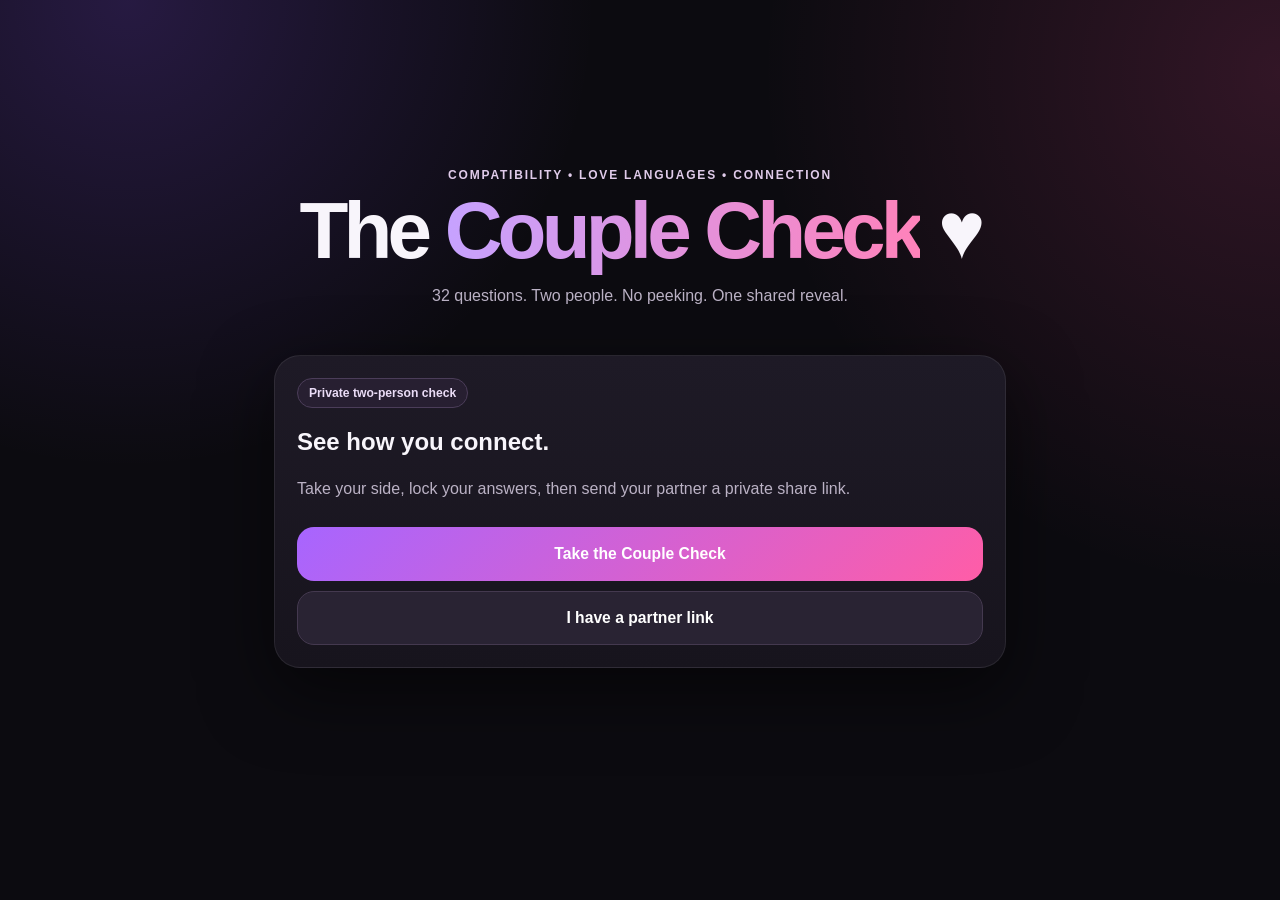
==== commit 056106b1: "Wire Couple Check PWA install experience" ====
--- a/index.html
+++ b/index.html
@@ -1,4 +1,4 @@
-<!doctype html><html lang="en"><head><meta charset="utf-8"><meta name="viewport" content="width=device-width,initial-scale=1,viewport-fit=cover"><meta name="theme-color" content="#0c0b10"><title>The Couple Check ♥</title><style>:root{--bg:#0c0b10;--card:#1b1922;--text:#f8f5fb;--muted:#bbb2c5;--a:#a765ff;--b:#ff5da7;--line:#3a3342}*{box-sizing:border-box}body{margin:0;min-height:100vh;background:radial-gradient(circle at 10% 0,#8c52ff35,transparent 32%),radial-gradient(circle at 100% 8%,#ff4f9d28,transparent 34%),var(--bg);color:var(--text);font-family:-apple-system,BlinkMacSystemFont,"Segoe UI",sans-serif}.wrap{width:min(760px,100%);margin:auto;padding:20px 14px calc(72px + env(safe-area-inset-bottom))}.screen{min-height:calc(100vh - 92px);display:flex;flex-direction:column;justify-content:center}.hero{text-align:center;margin-bottom:18px}.eyebrow,.kicker{font-size:.75rem;font-weight:900;letter-spacing:.15em;text-transform:uppercase;color:#e0cbea}.hero h1{font-size:clamp(2.7rem,11vw,5rem);line-height:.92;letter-spacing:-.06em;margin:12px 0}.grad{background:linear-gradient(90deg,#c6a2ff,#ff82ba);-webkit-background-clip:text;color:transparent}.sub,.tiny{color:var(--muted);line-height:1.6}.tiny{font-size:.82rem}.card{background:linear-gradient(180deg,#1e1a26,#17141d);border:1px solid #ffffff14;border-radius:26px;padding:22px;box-shadow:0 24px 70px #0008;margin:12px 0}.btn,.option,.rate{appearance:none;-webkit-appearance:none;-webkit-tap-highlight-color:transparent}.btn{width:100%;border:0;border-radius:17px;padding:15px 18px;min-height:52px;margin-top:10px;font-size:.98rem;font-weight:850;color:#fff;background:linear-gradient(135deg,var(--a),var(--b));cursor:pointer}.btn.alt{background:#292333;border:1px solid #44394f}.btn.ghost{background:#ffffff05;border:1px solid var(--line);color:#d9cfdf}.btn:disabled{opacity:.4}.row{display:flex;gap:10px}.row .btn{flex:1}.input{width:100%;padding:15px;border-radius:15px;border:1px solid #403747;background:#100f15;color:#fff;font-size:1rem}.pill{display:inline-block;padding:7px 11px;border-radius:999px;background:#271f31;border:1px solid #4b3d59;color:#eadcf6;font-size:.76rem;font-weight:800}.top{display:flex;align-items:center;gap:10px;margin-bottom:16px}.back{border:0;background:transparent;color:#cfc2d8;font-weight:800;padding:8px}.pb{flex:1}.meta{display:flex;justify-content:space-between;color:var(--muted);font-size:.72rem;font-weight:800;text-transform:uppercase}.prog,.bar{height:8px;background:#292331;border-radius:99px;overflow:hidden;margin-top:7px}.prog i,.bar i{display:block;height:100%;background:linear-gradient(90deg,var(--a),var(--b));transition:width .25s}.q{font-size:clamp(1.55rem,6vw,2.25rem);line-height:1.14;letter-spacing:-.03em;margin:15px 0}.opts{display:grid;gap:10px}.option{display:flex;align-items:flex-start;gap:12px;width:100%;text-align:left;padding:15px;border-radius:18px;border:1px solid #393240;background:#121017;color:#fff;font-size:1rem;line-height:1.35}.option.sel{border-color:#bc7dff;background:#271a34;box-shadow:0 0 0 2px #a765ff22 inset}.badge{flex:0 0 30px;height:30px;border-radius:10px;background:#2b2437;display:grid;place-items:center;font-weight:850}.option.sel:after{content:'✓';margin-left:auto;width:26px;height:26px;border-radius:50%;display:grid;place-items:center;background:linear-gradient(135deg,var(--a),var(--b));font-weight:900}.ratings{display:grid;grid-template-columns:repeat(5,1fr);gap:7px}.rate{min-height:48px;border-radius:13px;border:1px solid #393240;background:#121017;color:#fff;font-weight:850}.rate.sel{background:#603a76;border-color:#c486ff}.anchors{display:flex;justify-content:space-between;color:var(--muted);font-size:.72rem;margin-top:8px}.code{word-break:break-all;background:#0f0e13;border:1px dashed #594a68;padding:13px;border-radius:14px;font:12px ui-monospace,monospace;line-height:1.5}.score{font-size:clamp(5rem,25vw,8rem);font-weight:950;letter-spacing:-.08em;line-height:.9;text-align:center}.grid{display:grid;grid-template-columns:repeat(2,1fr);gap:10px}.scorebox,.compare,.challenge{padding:16px;border-radius:18px;border:1px solid #3c3444;background:#121017}.scorebox strong{font-size:1.65rem}.compare{margin-top:10px}.compare .who{display:grid;grid-template-columns:1fr 1fr;gap:8px;margin-top:9px}.answer{padding:10px;border-radius:12px;background:#211a29;font-size:.86rem}.challenge{margin-top:10px;background:#1d1624}.challenge strong{display:block;margin-bottom:6px}.qa{position:fixed;z-index:50;right:10px;bottom:10px;width:min(330px,calc(100vw - 20px));background:#100d14f2;border:1px solid #9f6bd4;border-radius:18px;padding:12px;box-shadow:0 20px 60px #000}.qa h3{margin:0 0 6px}.qa .row{display:grid;grid-template-columns:1fr 1fr}.qa .btn{min-height:40px;padding:9px;font-size:.78rem;margin-top:6px}.hidden{display:none!important}@media(max-width:560px){.wrap{padding:14px 11px 70px}.card{padding:18px;border-radius:22px}.grid{grid-template-columns:1fr}.row{flex-direction:column;gap:0}.who{grid-template-columns:1fr!important}.screen{min-height:calc(100vh - 84px)}}@media(prefers-reduced-motion:reduce){*{transition:none!important}}</style></head><body><main id="app" class="wrap"></main><div id="qa" class="qa hidden"></div><script>
+<!doctype html><html lang="en"><head><meta charset="utf-8"><meta name="viewport" content="width=device-width,initial-scale=1,viewport-fit=cover"><meta name="theme-color" content="#0c0b10"><meta name="apple-mobile-web-app-capable" content="yes"><meta name="apple-mobile-web-app-status-bar-style" content="black-translucent"><title>The Couple Check ♥</title><link rel="manifest" href="./manifest.webmanifest"><link rel="icon" href="./icon.svg" type="image/svg+xml"><link rel="apple-touch-icon" href="./icon.svg"><style>:root{--bg:#0c0b10;--card:#1b1922;--text:#f8f5fb;--muted:#bbb2c5;--a:#a765ff;--b:#ff5da7;--line:#3a3342}*{box-sizing:border-box}body{margin:0;min-height:100vh;background:radial-gradient(circle at 10% 0,#8c52ff35,transparent 32%),radial-gradient(circle at 100% 8%,#ff4f9d28,transparent 34%),var(--bg);color:var(--text);font-family:-apple-system,BlinkMacSystemFont,"Segoe UI",sans-serif}.wrap{width:min(760px,100%);margin:auto;padding:20px 14px calc(72px + env(safe-area-inset-bottom))}.screen{min-height:calc(100vh - 92px);display:flex;flex-direction:column;justify-content:center}.hero{text-align:center;margin-bottom:18px}.eyebrow,.kicker{font-size:.75rem;font-weight:900;letter-spacing:.15em;text-transform:uppercase;color:#e0cbea}.hero h1{font-size:clamp(2.7rem,11vw,5rem);line-height:.92;letter-spacing:-.06em;margin:12px 0}.grad{background:linear-gradient(90deg,#c6a2ff,#ff82ba);-webkit-background-clip:text;color:transparent}.sub,.tiny{color:var(--muted);line-height:1.6}.tiny{font-size:.82rem}.card{background:linear-gradient(180deg,#1e1a26,#17141d);border:1px solid #ffffff14;border-radius:26px;padding:22px;box-shadow:0 24px 70px #0008;margin:12px 0}.btn,.option,.rate{appearance:none;-webkit-appearance:none;-webkit-tap-highlight-color:transparent}.btn{width:100%;border:0;border-radius:17px;padding:15px 18px;min-height:52px;margin-top:10px;font-size:.98rem;font-weight:850;color:#fff;background:linear-gradient(135deg,var(--a),var(--b));cursor:pointer}.btn.alt{background:#292333;border:1px solid #44394f}.btn.ghost{background:#ffffff05;border:1px solid var(--line);color:#d9cfdf}.btn:disabled{opacity:.4}.row{display:flex;gap:10px}.row .btn{flex:1}.input{width:100%;padding:15px;border-radius:15px;border:1px solid #403747;background:#100f15;color:#fff;font-size:1rem}.pill{display:inline-block;padding:7px 11px;border-radius:999px;background:#271f31;border:1px solid #4b3d59;color:#eadcf6;font-size:.76rem;font-weight:800}.top{display:flex;align-items:center;gap:10px;margin-bottom:16px}.back{border:0;background:transparent;color:#cfc2d8;font-weight:800;padding:8px}.pb{flex:1}.meta{display:flex;justify-content:space-between;color:var(--muted);font-size:.72rem;font-weight:800;text-transform:uppercase}.prog,.bar{height:8px;background:#292331;border-radius:99px;overflow:hidden;margin-top:7px}.prog i,.bar i{display:block;height:100%;background:linear-gradient(90deg,var(--a),var(--b));transition:width .25s}.q{font-size:clamp(1.55rem,6vw,2.25rem);line-height:1.14;letter-spacing:-.03em;margin:15px 0}.opts{display:grid;gap:10px}.option{display:flex;align-items:flex-start;gap:12px;width:100%;text-align:left;padding:15px;border-radius:18px;border:1px solid #393240;background:#121017;color:#fff;font-size:1rem;line-height:1.35}.option.sel{border-color:#bc7dff;background:#271a34;box-shadow:0 0 0 2px #a765ff22 inset}.badge{flex:0 0 30px;height:30px;border-radius:10px;background:#2b2437;display:grid;place-items:center;font-weight:850}.option.sel:after{content:'✓';margin-left:auto;width:26px;height:26px;border-radius:50%;display:grid;place-items:center;background:linear-gradient(135deg,var(--a),var(--b));font-weight:900}.ratings{display:grid;grid-template-columns:repeat(5,1fr);gap:7px}.rate{min-height:48px;border-radius:13px;border:1px solid #393240;background:#121017;color:#fff;font-weight:850}.rate.sel{background:#603a76;border-color:#c486ff}.anchors{display:flex;justify-content:space-between;color:var(--muted);font-size:.72rem;margin-top:8px}.code{word-break:break-all;background:#0f0e13;border:1px dashed #594a68;padding:13px;border-radius:14px;font:12px ui-monospace,monospace;line-height:1.5}.score{font-size:clamp(5rem,25vw,8rem);font-weight:950;letter-spacing:-.08em;line-height:.9;text-align:center}.grid{display:grid;grid-template-columns:repeat(2,1fr);gap:10px}.scorebox,.compare,.challenge{padding:16px;border-radius:18px;border:1px solid #3c3444;background:#121017}.scorebox strong{font-size:1.65rem}.compare{margin-top:10px}.compare .who{display:grid;grid-template-columns:1fr 1fr;gap:8px;margin-top:9px}.answer{padding:10px;border-radius:12px;background:#211a29;font-size:.86rem}.challenge{margin-top:10px;background:#1d1624}.challenge strong{display:block;margin-bottom:6px}.qa{position:fixed;z-index:50;right:10px;bottom:10px;width:min(330px,calc(100vw - 20px));background:#100d14f2;border:1px solid #9f6bd4;border-radius:18px;padding:12px;box-shadow:0 20px 60px #000}.qa h3{margin:0 0 6px}.qa .row{display:grid;grid-template-columns:1fr 1fr}.qa .btn{min-height:40px;padding:9px;font-size:.78rem;margin-top:6px}.hidden{display:none!important}@media(max-width:560px){.wrap{padding:14px 11px 70px}.card{padding:18px;border-radius:22px}.grid{grid-template-columns:1fr}.row{flex-direction:column;gap:0}.who{grid-template-columns:1fr!important}.screen{min-height:calc(100vh - 84px)}}@media(prefers-reduced-motion:reduce){*{transition:none!important}}</style></head><body><main id="app" class="wrap"></main><div id="qa" class="qa hidden"></div><script>
 const Q=[
 {c:'Communication',t:'mc',q:'When something is bothering you, what feels healthiest?',o:['Talk about it fairly soon','Take a little time, then talk','Wait until my partner notices','Avoid it unless it becomes serious']},{c:'Communication',t:'multi',q:'What helps you feel heard in a serious conversation?',o:['Eye contact and full attention','Questions that show curiosity','Validation before advice','A calm tone','A clear solution or next step']},{c:'Communication',t:'rate',q:'How important is frequent communication throughout the day?'},{c:'Communication',t:'situ',q:'Situation: You send an important message and your partner does not reply for several hours. What is most like your first reaction?',o:['Assume they are busy and wait','Send a light follow-up','Check on them','Feel uneasy but wait to discuss it','Call or message again for reassurance']},
 {c:'Trust',t:'mc',q:'How much independence feels right in a relationship?',o:['A lot; trust and autonomy matter','A balance of togetherness and independence','Mostly doing things together','Frequent reassurance and check-ins']},{c:'Trust',t:'moreless',q:'Which statement is MORE like you?',o:['I trust until I have a concrete reason not to','I feel safest when expectations and boundaries are very explicit']},{c:'Trust',t:'multi',q:'Which behaviors make you feel secure in a relationship?',o:['Consistency','Honesty even when awkward','Following through','Respecting privacy','Including me in important parts of life']},{c:'Trust',t:'situ',q:'Situation: Your partner makes new friends you have never met. What feels most natural?',o:['I am comfortable and let it unfold','I am curious and would like to meet them','I want some context and reassurance','I would feel uncomfortable until I know more']},
@@ -23,4 +23,4 @@
 function fake(seed=0){return Q.map((q,k)=>q.t==='multi'?[((k+seed)%q.o.length),((k+seed+2)%q.o.length)].filter((v,n,a)=>a.indexOf(v)===n):q.t==='rate'?1+((k+seed)%5):(k+seed)%q.o.length)}function qa(){let box=document.querySelector('#qa');box.classList.remove('hidden');box.innerHTML=`<h3>Couple Check QA</h3><div class=tiny>Jump through the full two-person flow without answering 32 questions manually.</div><div class=row>${B('Home','qaHome','ghost')}${B('Question 16','qaQ','ghost')}${B('P1 locked','qaP1','ghost')}${B('Both locked','qaBoth','ghost')}${B('Results','qaResults','ghost')}${B('Reload clean','reset','ghost')}</div>`}
 app.onclick=e=>{let p=e.target.closest('[data-p]');if(p){let q=Q[i],v=+p.dataset.p;if(q.t==='multi'){let a=Array.isArray(A[i])?A[i].slice():[],k=a.indexOf(v);k>-1?a.splice(k,1):a.push(v);A[i]=a}else A[i]=v;qScreen();return}let a=e.target.closest('[data-a]')?.dataset.a;if(!a)return;if(a==='name'){P=null;nameScreen()}else if(a==='home')home();else if(a==='join')join();else if(a==='start')start();else if(a==='next')next();else if(a==='back')back();else if(a==='q')qScreen();else if(a==='locked')locked();else if(a==='share'){let u=document.querySelector('#share').textContent;share(u,'Take your side of The Couple Check ♥')}else if(a==='copy')copy('#share');else if(a==='results')results();else if(a==='shareReveal'){let u=document.querySelector('#reveal').textContent;share(u,'Our Couple Check reveal is ready ♥')}else if(a==='copyReveal')copy('#reveal');else if(a==='reset')reset();else if(a==='qaHome')home();else if(a==='qaQ'){P=null;name='QA Partner 1';A=fake(0);i=15;qScreen()}else if(a==='qaP1'){P=null;name='QA Partner 1';A=fake(0);locked()}else if(a==='qaBoth'){P={n:'QA Partner 1',a:fake(0)};name='QA Partner 2';A=fake(1);ME={n:name,a:A};ready()}else if(a==='qaResults'){P={n:'QA Partner 1',a:fake(0)};ME={n:'QA Partner 2',a:fake(1)};results()}};
 (function(){let s=new URLSearchParams(location.search),r=s.get('reveal'),p=s.get('partner');try{if(r){loadReveal(dec(r))}else if(p){P=dec(p);nameScreen()}else home()}catch(e){home()}if(qaMode)qa()})();
-</script></body></html>+</script><script src="./couple-spark.js"></script><script src="./results-reveal-2.js"></script><script src="./share-ux-2.js"></script><script src="./pwa-2.js"></script></body></html>
